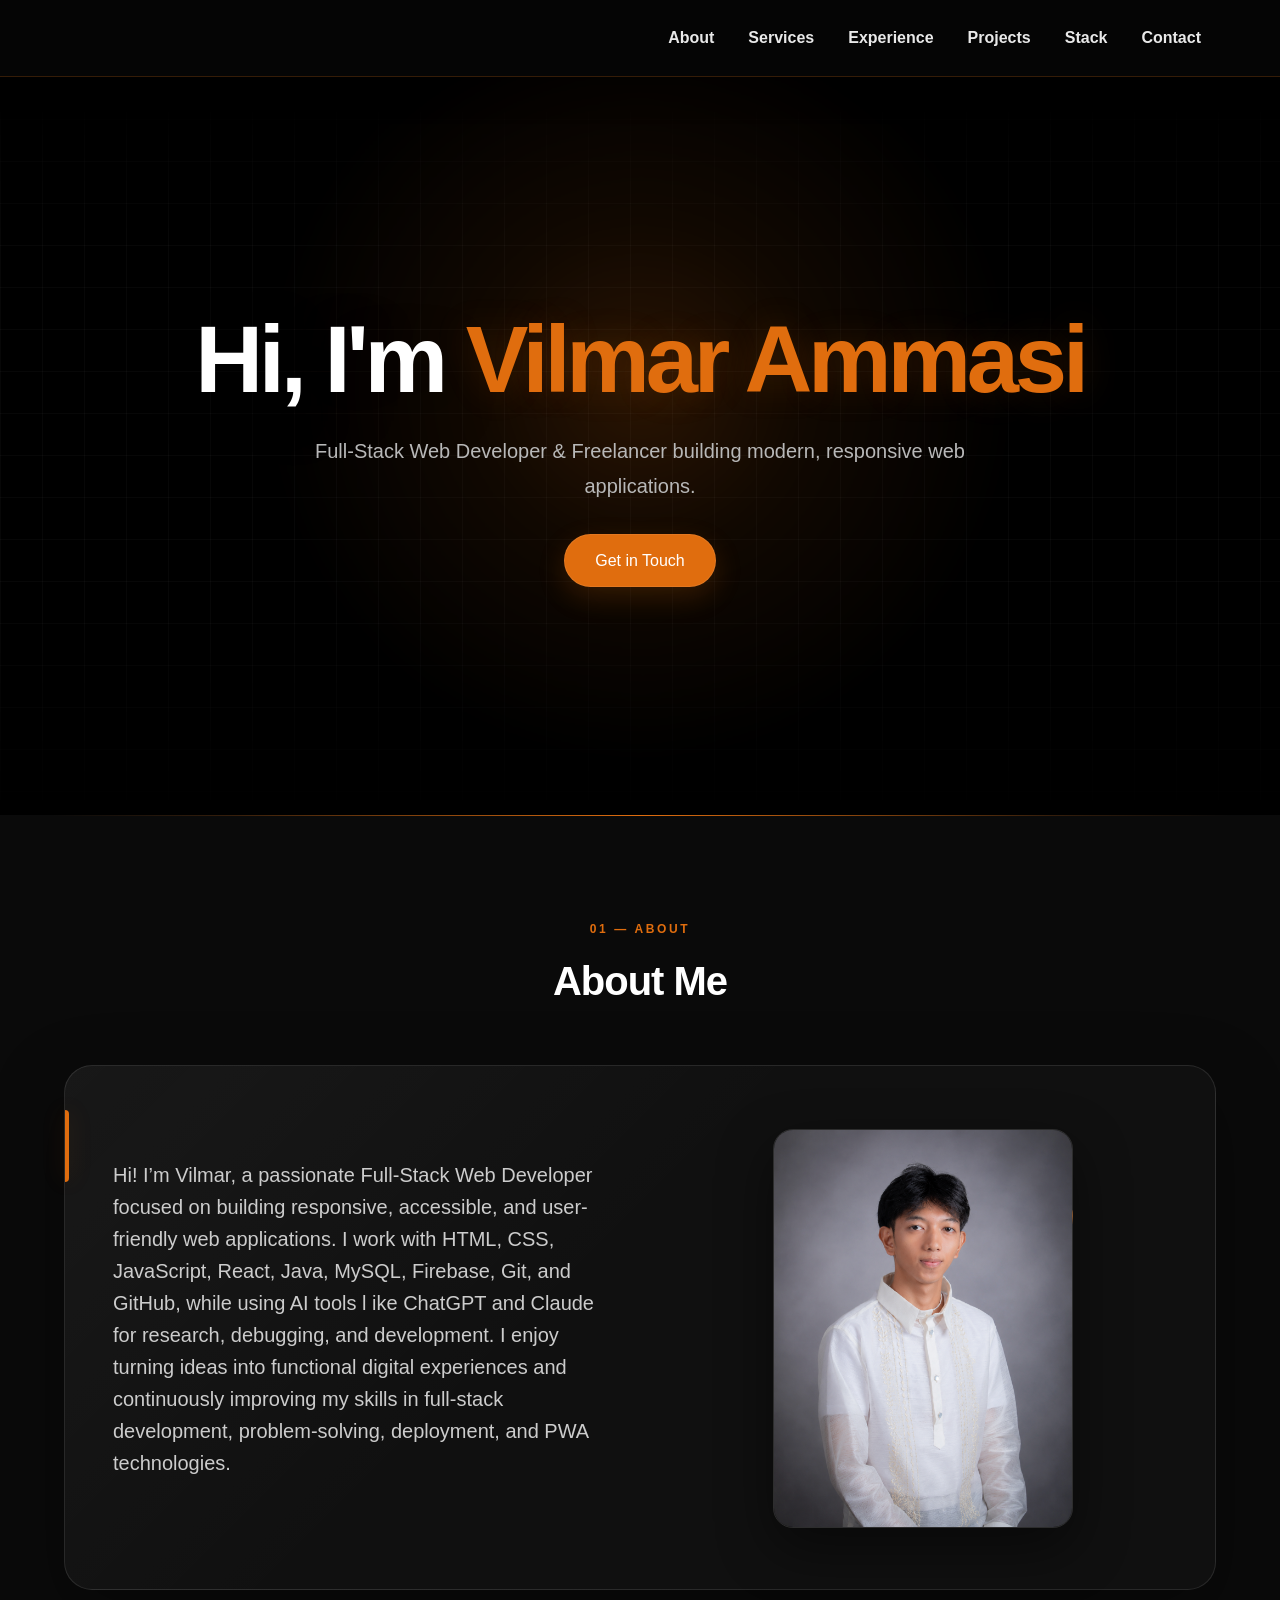
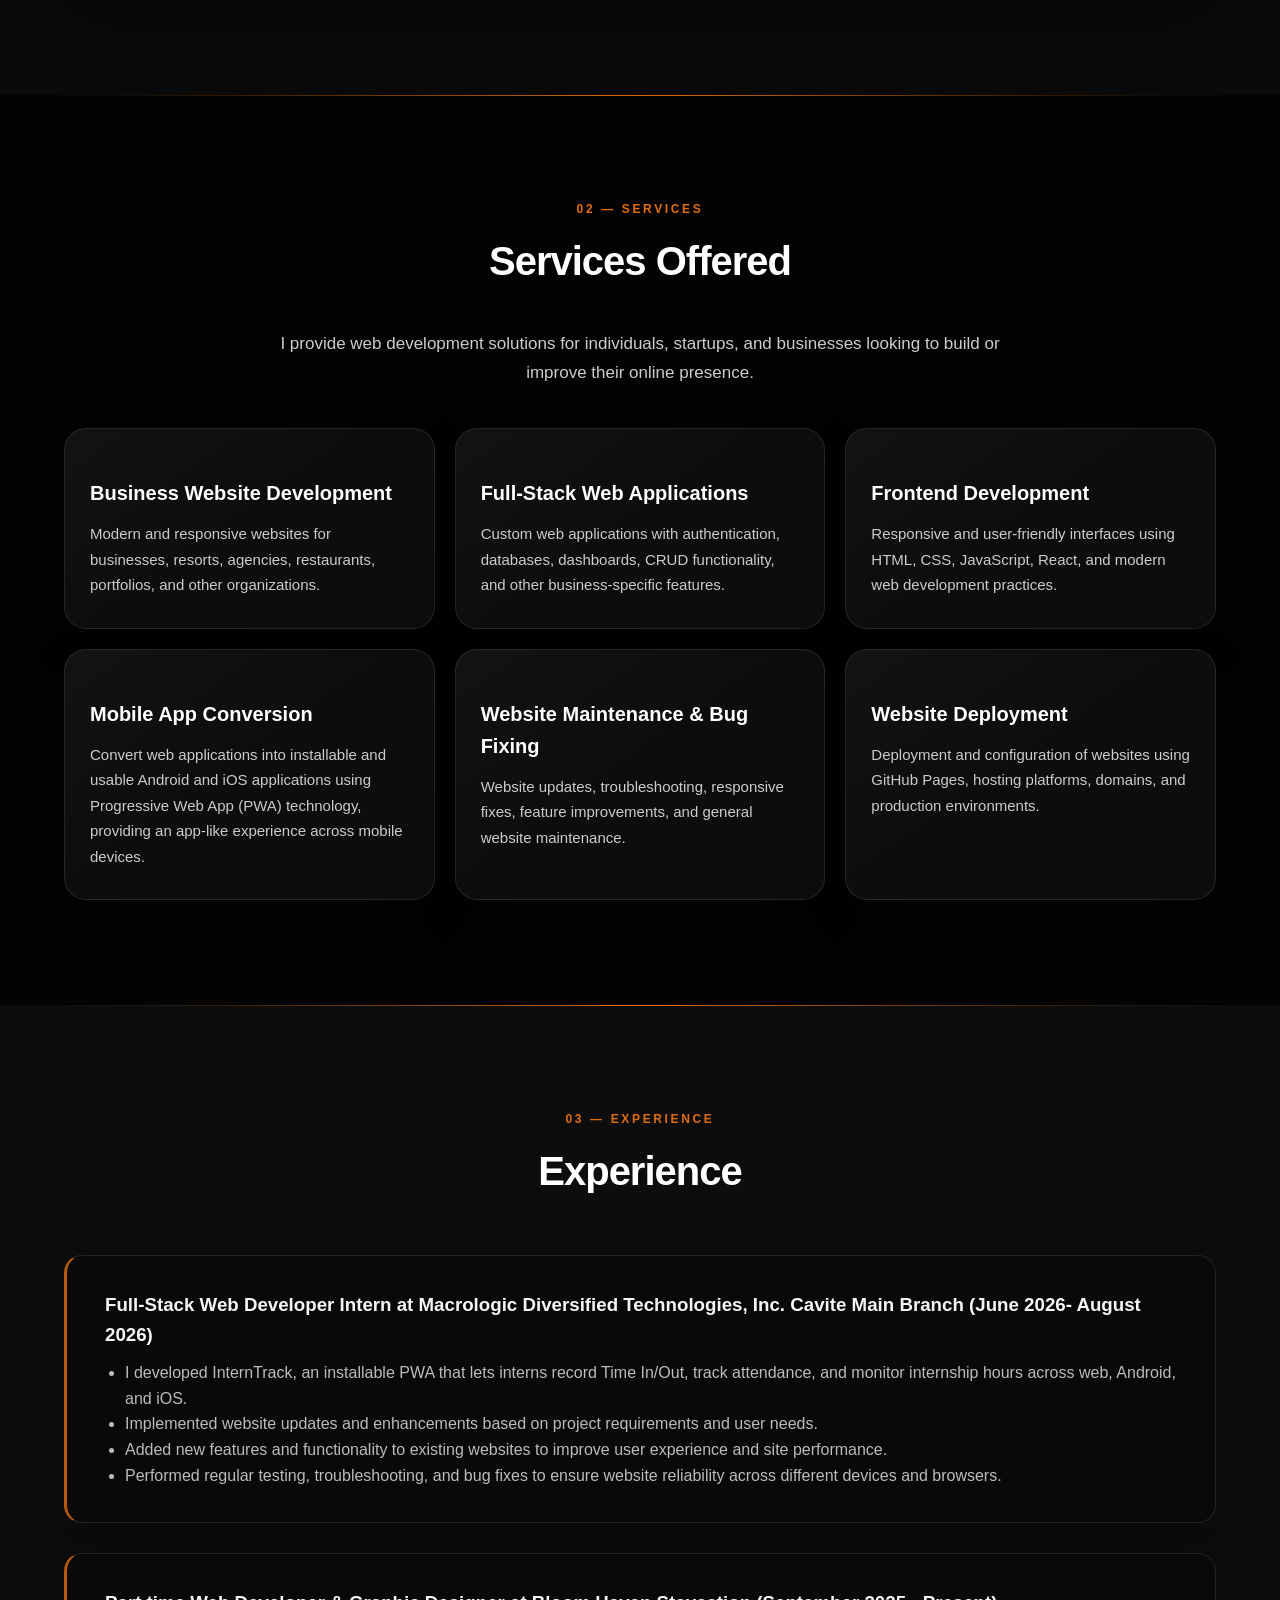
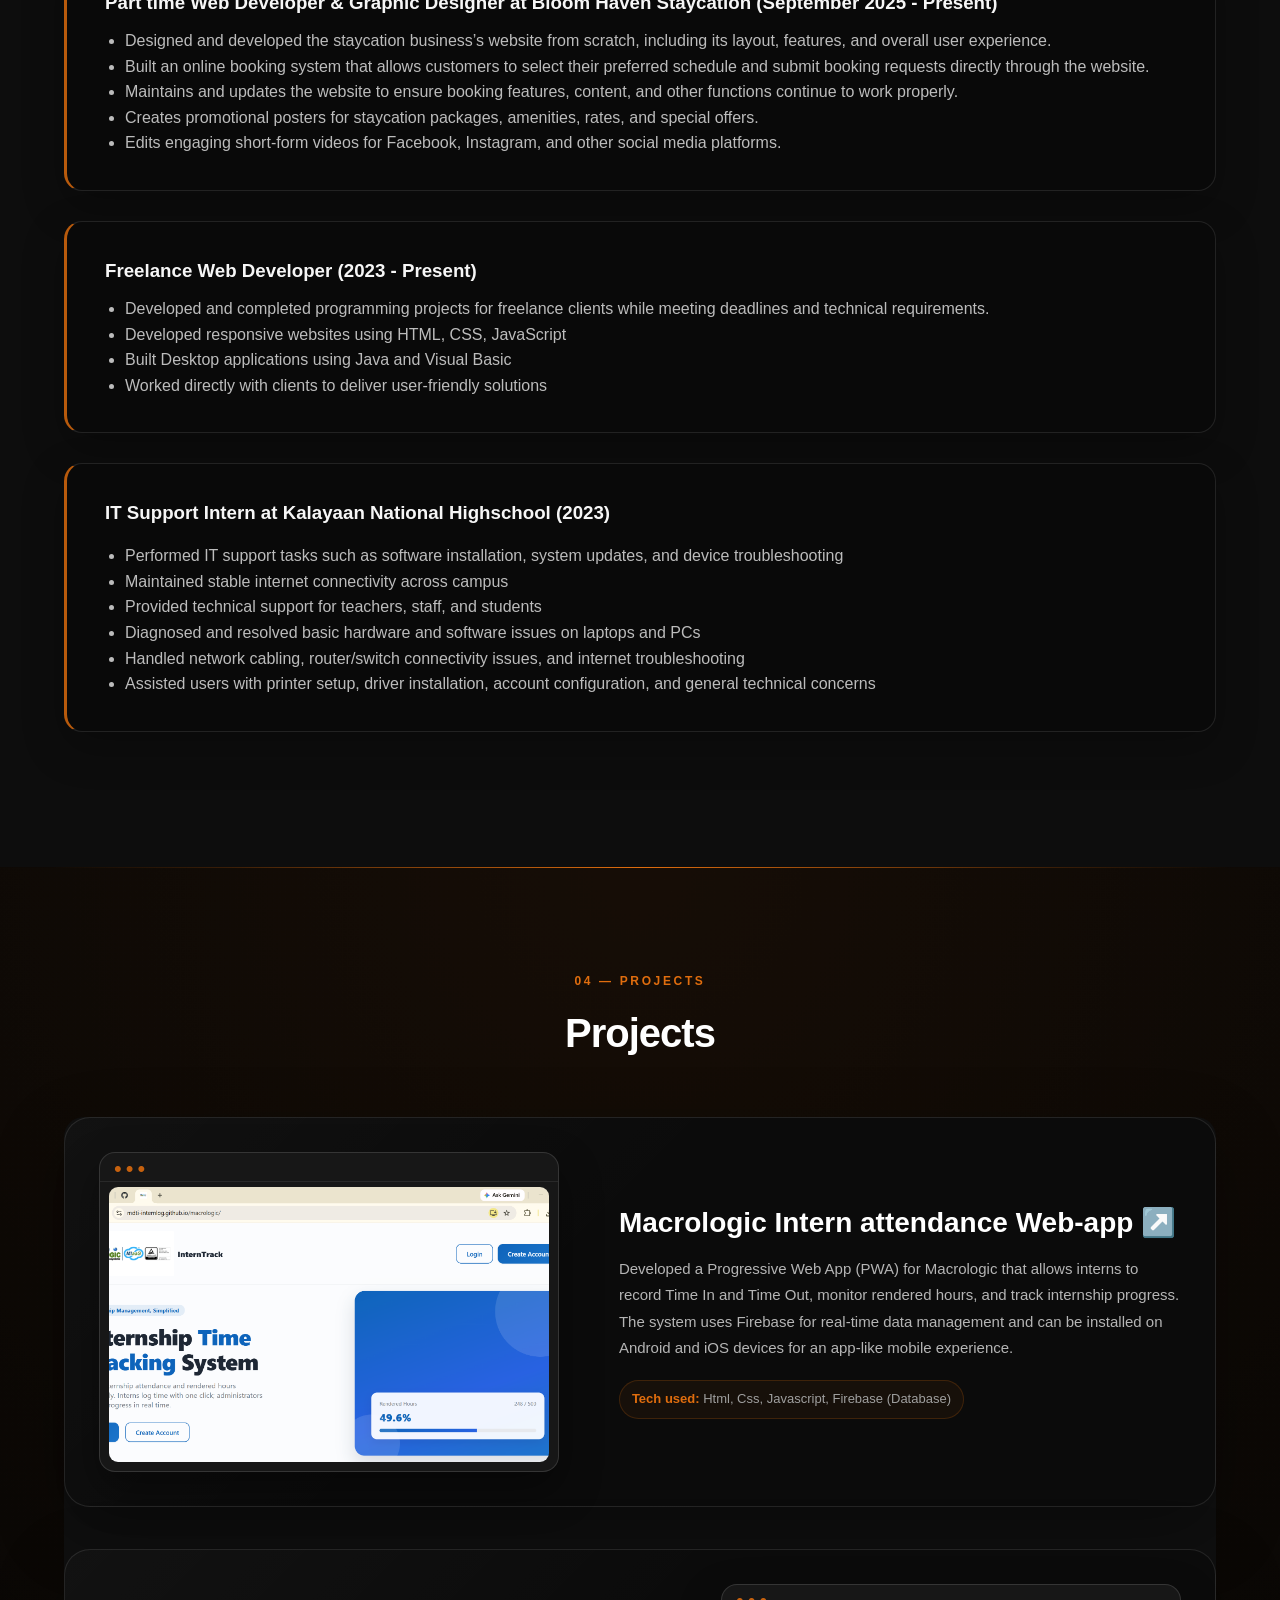
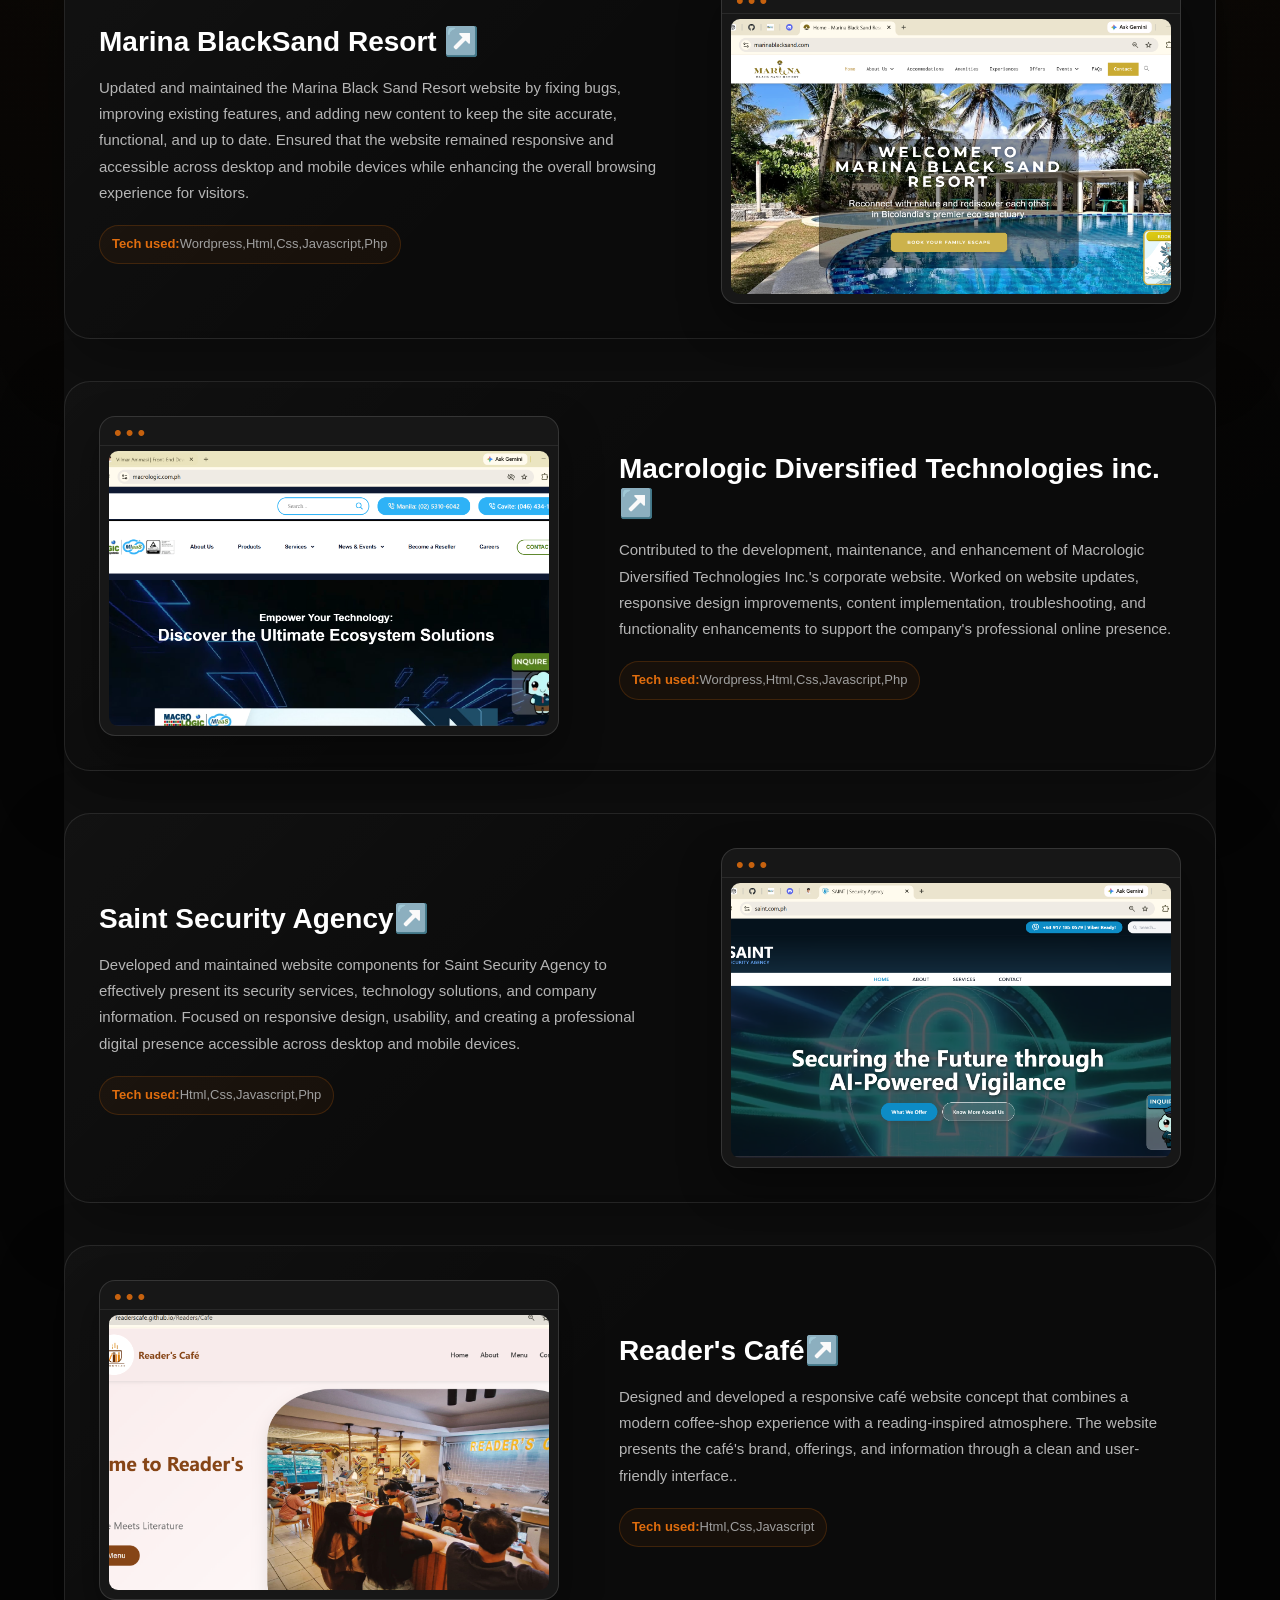
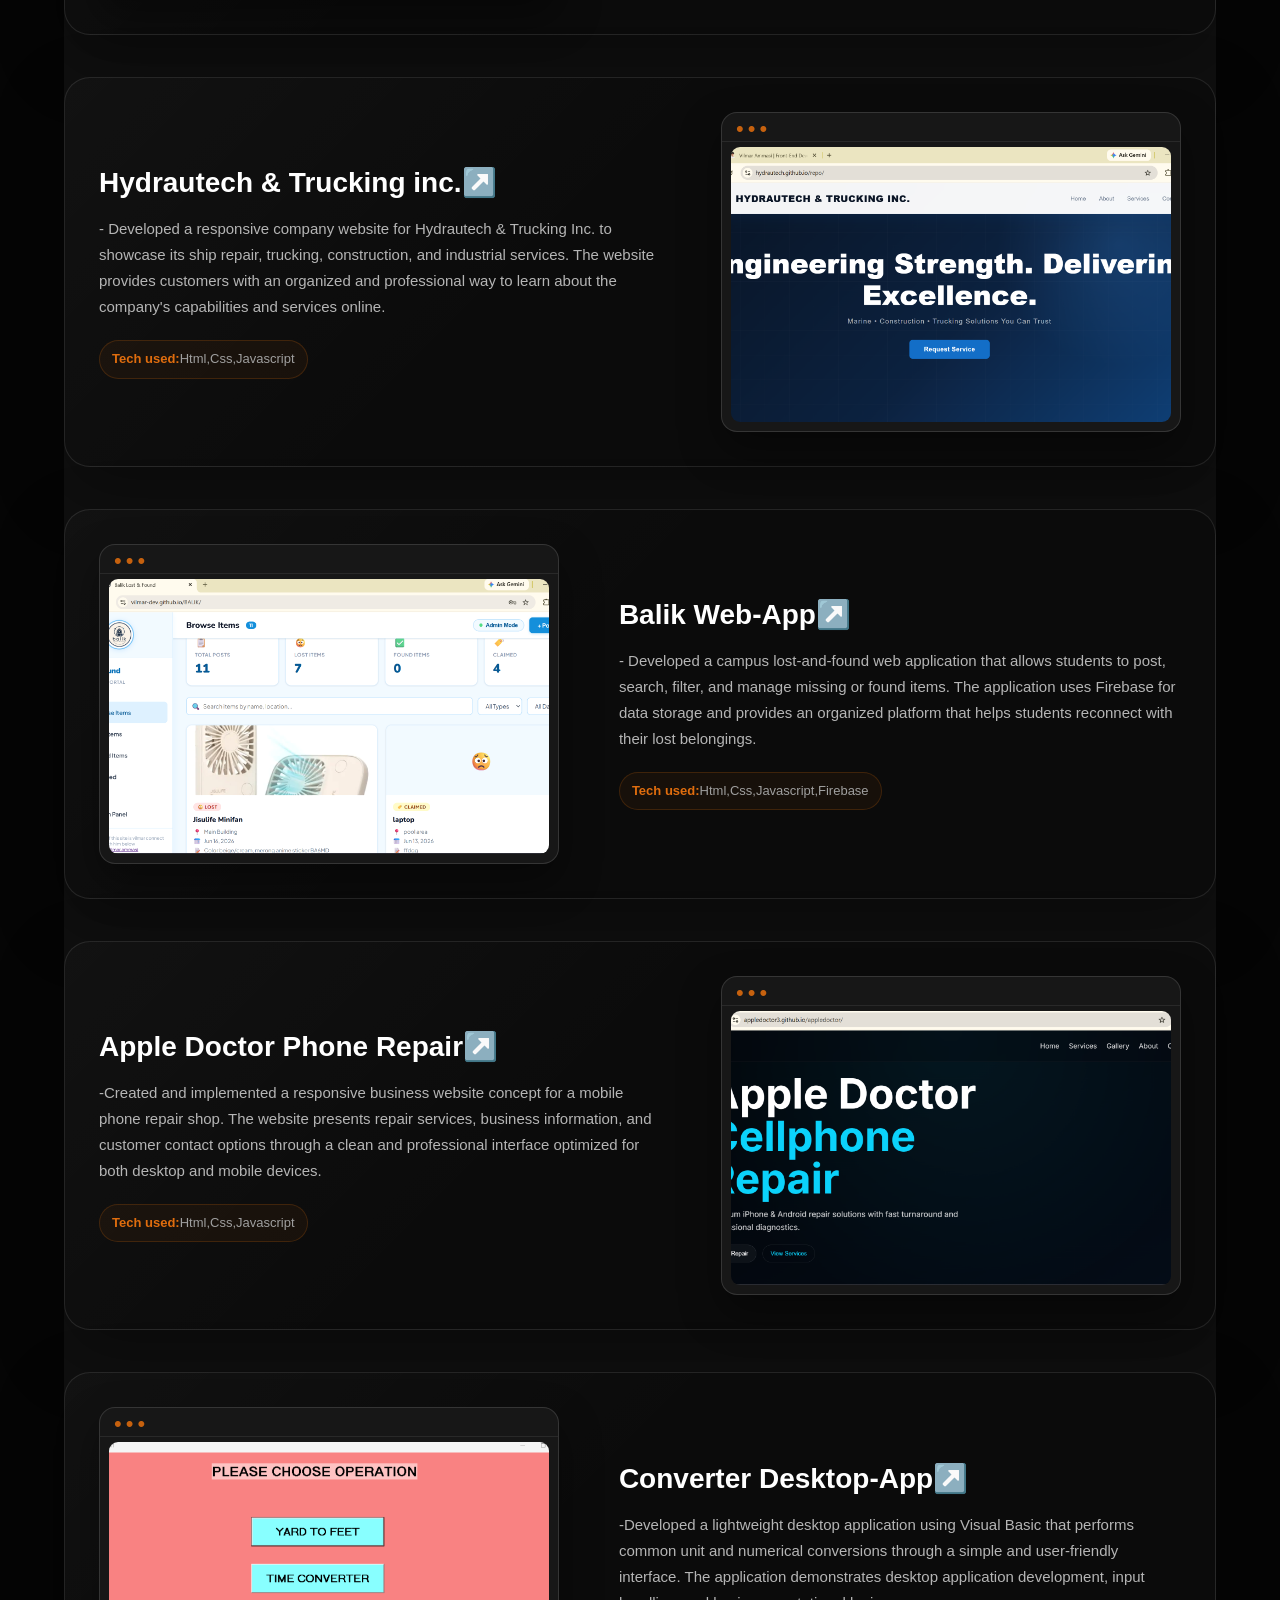
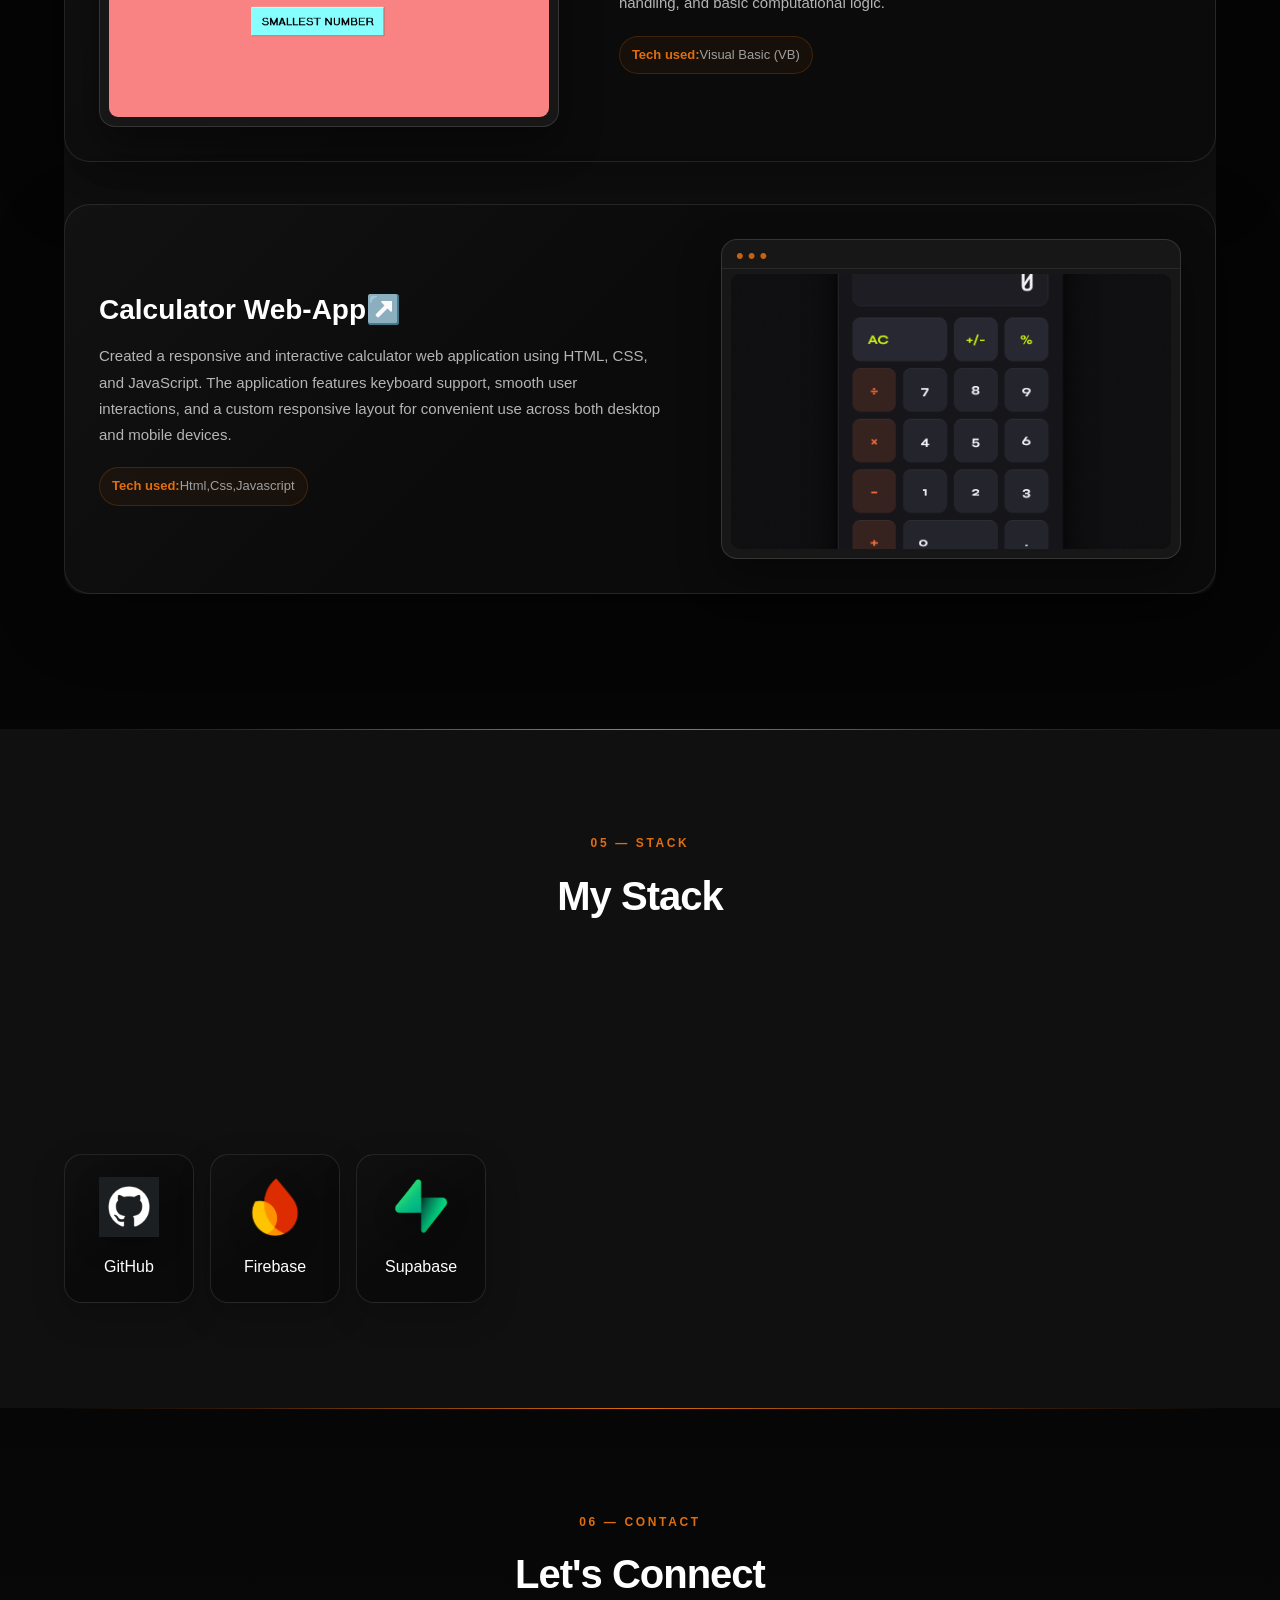
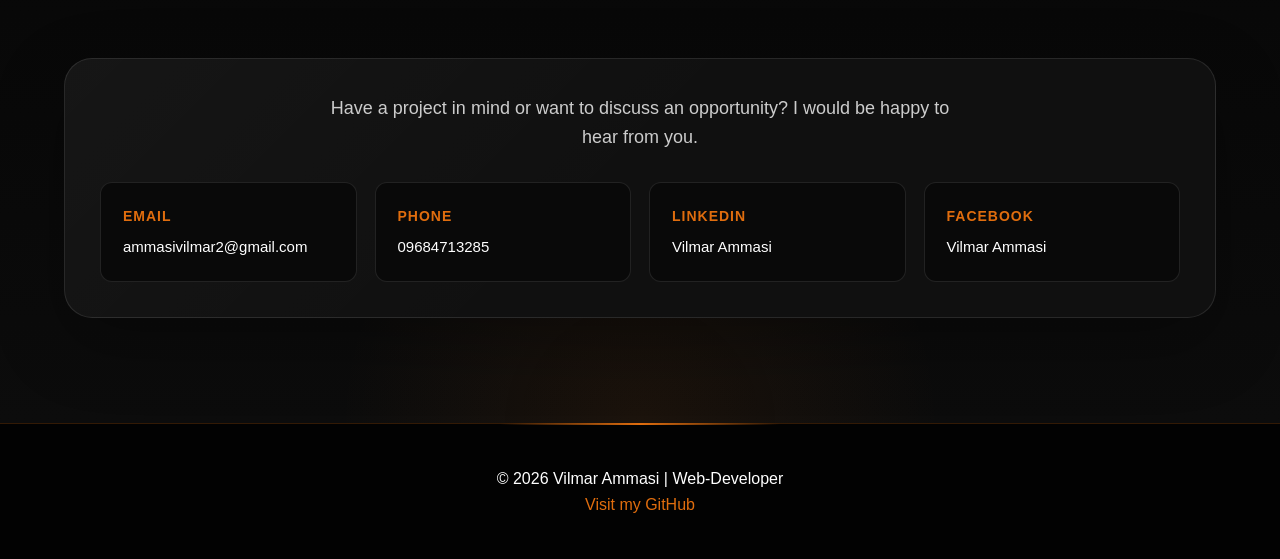
==== Portfolio-main/index.html @ 14dc3f1c "Initial commit" ====
<!DOCTYPE html>
<html lang="en">
<head>
  <meta charset="UTF-8">
  <meta name="viewport" content="width=device-width, initial-scale=1.0">
  <title>Vilmar Ammasi | Full-Stack Web Developer</title>
 <link rel="icon" type="image/png" href="img/favicon1.png"> 

  
  
  <link rel="stylesheet" href="landing.css">




</head>
<body>


<nav>
  <div class="container">
    <button class="menu-toggle" type="button" aria-expanded="false" aria-controls="primary-navigation" aria-label="Open navigation menu">
      <span></span>
      <span></span>
      <span></span>
    </button>

    <ul class="nav-links" id="primary-navigation">
      <li><a href="#about">About</a></li>
      <li> <a href="#services">Services</a></li>
      <li><a href="#experience">Experience</a></li>
      <li><a href="#projects">Projects</a></li>
      <li><a href="#stack">Stack</a></li>
      <li><a href="#contact">Contact</a></li>
    </ul>
  </div>
</nav>


<section class="hero">
  <div class="container">
    <h1>Hi, I'm <span>Vilmar Ammasi</span></h1>
    <p>
      Full-Stack Web Developer & Freelancer building modern,
      responsive web applications.
    </p>
     <a href="https://mail.google.com/mail/?view=cm&amp;fs=1&amp;to=ammasivilmar2@gmail.com"
       target="_blank"
       rel="noopener noreferrer"
       class="btn">
       Get in Touch
    </a>
  </div>
</section>

<!-- ABOUT -->
<section id="about">
  <div class="container">
    <h2 class="section-title">About Me</h2>

    <div class="about-content">
      <div>
        <p class="intro">
        Hi! I’m Vilmar, a passionate Full-Stack Web Developer focused on building responsive, accessible, and user-friendly 
          web applications. I work with HTML, CSS, JavaScript, React, Java, MySQL, Firebase, Git, and GitHub, while using AI tools l
          ike ChatGPT and Claude for research, debugging, and development. I enjoy turning ideas into functional digital experiences and 
          continuously improving my skills in full-stack development, problem-solving, deployment, and PWA technologies.

        </p>
        <p class="intro">
         <!-- I enjoy solving problems and turning ideas into interactive
          digital experiences. -->
        </p>
      </div>

      <div>
       <!--  <img src="img/obra.jpg" alt="Vilmar"> -->
        
         <img src="img/formalmaayos.png" alt="Vilmar"> 

        
      </div>
    </div>

  </div>  
</section>






<section id="services">
  <div class="container">
    <h2 class="section-title">Services Offered</h2>

    <p class="services-intro">
      I provide web development solutions for individuals, startups, and
      businesses looking to build or improve their online presence.
    </p>

    <div class="services-grid">

      <div class="service-card">
        <div class="service-icon"></div>
        <h3>Business Website Development</h3>
        <p>
          Modern and responsive websites for businesses, resorts, agencies,
          restaurants, portfolios, and other organizations.
        </p>
      </div>

      <div class="service-card">
        <div class="service-icon"></div>
        <h3>Full-Stack Web Applications</h3>
        <p>
          Custom web applications with authentication, databases, dashboards,
          CRUD functionality, and other business-specific features.
        </p>
      </div>

      <div class="service-card">
        <div class="service-icon">  </div>
        <h3>Frontend Development</h3>
        <p>
          Responsive and user-friendly interfaces using HTML, CSS,
          JavaScript, React, and modern web development practices.
        </p>
      </div>

      <div class="service-card">
        <div class="service-icon"></div>
        <h3>Mobile App Conversion</h3>
        <p>
          Convert web applications into installable and usable Android and iOS
           applications using Progressive Web App (PWA) technology, providing an app-like 
           experience across mobile devices.
        </p>
      </div>

      <div class="service-card">
        <div class="service-icon"></div>
        <h3>Website Maintenance & Bug Fixing</h3>
        <p>
          Website updates, troubleshooting, responsive fixes, feature
          improvements, and general website maintenance.
        </p>
      </div>

      <div class="service-card">
        <div class="service-icon"></div>
        <h3>Website Deployment</h3>
        <p>
          Deployment and configuration of websites using GitHub Pages,
          hosting platforms, domains, and production environments.
        </p>
      </div>

    </div>
  </div>
</section>


















  

<!-- EXPERIENCE -->
<section id="experience">
  <div class="container">
    <h2 class="section-title">Experience</h2>




     <div class="card">
      <h3> Full-Stack Web Developer Intern at Macrologic Diversified Technologies, Inc. Cavite Main Branch (June 2026- August 2026)</h3>
      <ul>
        <li>I developed InternTrack, an installable PWA that lets interns record Time In/Out, track attendance, and monitor internship hours across web, Android, and iOS.
</li>
        <li>Implemented website updates and enhancements based on project requirements and user needs.</li>
        <li>Added new features and functionality to existing websites to improve user experience and site performance.</li>
        <li>Performed regular testing, troubleshooting, and bug fixes to ensure website reliability across different devices and browsers.</li>
        
      </ul>
    </div>






     <div class="card">
      <h3>Part time Web Developer & Graphic Designer at Bloom Haven Staycation (September 2025 - Present)</h3>
      <ul>

        <li>Designed and developed the staycation business’s website from scratch, including its layout, features, and overall user experience. </li>
        <li> Built an online booking system that allows customers to select their preferred schedule and submit booking requests directly through the website.</li>
        <li>Maintains and updates the website to ensure booking features, content, and other functions continue to work properly.</li>
        <li> Creates promotional posters for staycation packages, amenities, rates, and special offers.</li>
        <li>Edits engaging short-form videos for Facebook, Instagram, and other social media platforms.</li>
      
      </ul>
    </div>

    

    <div class="card">
      <h3>Freelance Web Developer (2023 - Present)</h3>
      <ul>
        <li> Developed and completed programming projects  for 
          freelance clients while meeting deadlines and technical requirements.</li>
        <li>Developed responsive websites using HTML, CSS, JavaScript</li>
        <li>Built Desktop applications using Java and Visual Basic</li>
        <li>Worked directly with clients to deliver user-friendly solutions</li>
      </ul>
    </div>

    <div class="card">
      <h3>IT Support Intern at Kalayaan National Highschool (2023)</h3>
    <p class="project-description">   <ul>
        <li>Performed IT support tasks such as software installation, system updates, and device troubleshooting</li>
        <li>Maintained stable internet connectivity across campus</li>
        <li>Provided technical support for teachers, staff, and students</li>
        <li>Diagnosed and resolved basic hardware and software issues on laptops and PCs</li>
        <li>Handled network cabling, router/switch connectivity issues, and internet troubleshooting</li>
        <li>Assisted users with printer setup, driver installation, account configuration, and general technical concerns</li>
      
      </ul>
    </p>
    </div>



  </div>
</section>


<!-- PROJECTS -->
<section id="projects">
  <div class="container">
    <h2 class="section-title">Projects</h2>

    <div class="project">
      <ul>



        
  <li class="project-card-item">
    <div class="project-card">
      <a href="https://mdti-internlog.github.io/macrologic/index.html" target="_blank" class="project-image-link">
        <img src="img/macro.png" alt="Macrologic Project" class="project-thumbnail">
      </a>
      <div class="project-content">
        <h4> <a href="https://mdti-internlog.github.io/macrologic/index.html" target="_blank">Macrologic Intern attendance Web-app <span class="link-arrow">↗️</span> </a> </h4>     
        <p class="project-description">Developed a Progressive Web App (PWA) for Macrologic that allows interns to record Time In and Time Out, monitor 
          rendered hours, and track internship progress. The system uses Firebase for real-time data management and can be installed on Android and iOS 
          devices for an app-like mobile experience.</p>
        <p class="tech-used"><strong>Tech used:</strong> Html, Css, Javascript, Firebase (Database)</p>
      </div>
    </div>
  </li>




<br>
         
  <li class="project-card-item">
    <div class="project-card">
      <a href="https://www.marinablacksand.com/" target="_blank" class="project-image-link">
        <img src="img/marina.png" alt="Macrologic Project" class="project-thumbnail">
      </a>
      <div class="project-content">
        <h4> <a href="https://www.marinablacksand.com/" target="_blank">Marina BlackSand Resort <span class="link-arrow">↗️</span> </a> </h4>     
        <p class="project-description"> Updated and maintained the Marina Black Sand Resort website by fixing bugs, improving existing features, and 
          adding new content to keep the site accurate, functional, and up to date. Ensured that the website remained responsive and accessible across desktop 
          and mobile devices while enhancing the overall browsing experience for visitors.</p>
        <p class="tech-used"><strong>Tech used:</strong>Wordpress,Html,Css,Javascript,Php</p>
      </div>
    </div>
  </li>

<br>


 <li class="project-card-item">
    <div class="project-card">
      <a href="https://www.macrologic.com.ph" target="_blank" class="project-image-link">
        <img src="img/macrologic.png" alt="Macrologic Project" class="project-thumbnail">
      </a>
      <div class="project-content">
        <h4> <a href="https://www.macrologic.com.ph/" target="_blank">Macrologic Diversified Technologies inc.<span class="link-arrow">↗️</span> </a> </h4>     
        <p class="project-description"> Contributed to the development, maintenance, and enhancement of Macrologic 
          Diversified Technologies Inc.'s corporate website. Worked on website updates, responsive design improvements, 
          content implementation, troubleshooting, and functionality enhancements to support the company's professional online presence.</p>
        <p class="tech-used"><strong>Tech used:</strong>Wordpress,Html,Css,Javascript,Php</p>
      </div>
    </div>
  </li>

<br>





<li class="project-card-item">
    <div class="project-card">
       <a href="https://saint.com.ph/" target="_blank" class="project-image-link">
        <img src="img/saint.png" alt="Macrologic Project" class="project-thumbnail">
      </a>
      <div class="project-content">
        <h4> <a href="https://saint.com.ph/" target="_blank">Saint Security Agency<span class="link-arrow">↗️</span> </a> </h4>     
        <p class="project-description"> Developed and maintained website components for Saint Security Agency to effectively present 
          its security services, technology solutions, and company information. Focused on responsive design, usability, and creating a 
          professional digital presence accessible across desktop and mobile devices.</p>
        <p class="tech-used"><strong>Tech used:</strong>Html,Css,Javascript,Php</p>
      </div>
    </div>
  </li>

<br>




<li class="project-card-item">
    <div class="project-card">
       <a href="https://readerscafe.github.io/Readers/Cafe" target="_blank" class="project-image-link">
        <img src="img/readers.png" alt="Macrologic Project" class="project-thumbnail">
      </a>
      <div class="project-content">
        <h4> <a href="https://readerscafe.github.io/Readers/Cafe" target="_blank">Reader's Café<span class="link-arrow">↗️</span> </a> </h4>     
        <p class="project-description">Designed and developed a responsive café website concept that combines a modern coffee-shop experience 
          with a reading-inspired atmosphere. The website presents the café's brand, offerings, and information through 
          a clean and user-friendly interface..</p>
        <p class="tech-used"><strong>Tech used:</strong>Html,Css,Javascript</p>
      </div>
    </div>
  </li>

<br>











<li class="project-card-item">
    <div class="project-card">
     <a href="https://hydrautech.github.io/repo/" target="_blank" class="project-image-link">
        <img src="img/hydro.png" alt="Macrologic Project" class="project-thumbnail">
      </a>
      <div class="project-content">
        <h4> <a href="https://hydrautech.github.io/repo/" target="_blank">Hydrautech & Trucking inc.<span class="link-arrow">↗️</span> </a> </h4>     
        <p class="project-description"> - Developed a responsive company website for Hydrautech & Trucking Inc. to showcase its ship repair, trucking, construction, 
          and industrial services. The website provides customers with an organized and professional way to 
          learn about the company's capabilities and services online.
</p>
        <p class="tech-used"><strong>Tech used:</strong>Html,Css,Javascript</p>
      </div>
    </div>
  </li>




<br>



<li class="project-card-item">
    <div class="project-card">
<a href="https://vilmar-dev.github.io/BALIK/" target="_blank" class="project-image-link">        <img src="img/balik.png" alt="Macrologic Project" class="project-thumbnail">
      </a>
      <div class="project-content">
        <h4> <a href="https://vilmar-dev.github.io/BALIK/" target="_blank">Balik Web-App<span class="link-arrow">↗️</span> </a> </h4>     
        <p class="project-description"> - Developed a campus lost-and-found web application that allows 
          students to post, search, filter, and manage missing or found items. The application uses Firebase for data 
          storage and provides an organized platform that helps students reconnect with their lost belongings.
           
</p>
        <p class="tech-used"><strong>Tech used:</strong>Html,Css,Javascript,Firebase</p>
      </div>
    </div>
  </li>



         


      

        

        

        



        
<li class="project-card-item">
    <div class="project-card">
<a href="https://appledoctor3.github.io/appledoctor/" target="_blank" class="project-image-link">    
      <img src="img/apple.png" alt="Macrologic Project" class="project-thumbnail">
      </a>
      <div class="project-content">
        <h4> <a href="https://appledoctor3.github.io/appledoctor/" target="_blank">Apple Doctor Phone Repair<span class="link-arrow">↗️</span> </a> </h4>     
        <p class="project-description"> -Created and implemented a responsive business website concept for a mobile phone repair shop. 
          The website presents repair services, business information, and customer contact options through a clean and professional interface 
          optimized for both desktop and mobile devices.
</p>
        <p class="tech-used"><strong>Tech used:</strong>Html,Css,Javascript</p>
      </div>
    </div>
  </li>


        







  <li class="project-card-item">
    <div class="project-card">
<a href="img/Converter.exe" target="_blank" class="project-image-link">    
      <img src="img/Converter..png" alt="Macrologic Project" class="project-thumbnail">
      </a>
      <div class="project-content">
        <h4> <a href="img/Converter.exe" target="_blank">Converter Desktop-App<span class="link-arrow">↗️</span> </a> </h4>     
        <p class="project-description"> -Developed a lightweight desktop application using Visual Basic that performs 
          common unit and numerical conversions through a simple and user-friendly interface. The application demonstrates 
          desktop application development, input handling, and basic computational logic.<br>

</p>
        <p class="tech-used"><strong>Tech used:</strong>Visual Basic (VB)</p>
      </div>
    </div>
  </li>


         
      
      


<li class="project-card-item">
    <div class="project-card">
<a href="https://vilmar-dev.github.io/CALCULATOR-WEB-APP/" target="_blank" class="project-image-link">    
      <img src="img/calcu.png" alt="Macrologic Project" class="project-thumbnail">
      </a>
      <div class="project-content">
        <h4> <a href="https://vilmar-dev.github.io/CALCULATOR-WEB-APP/" target="_blank">Calculator Web-App<span class="link-arrow">↗️</span> </a> </h4>     
        <p class="project-description"> Created a responsive and interactive calculator web application using HTML, CSS, and JavaScript. 
          The application features keyboard support, smooth user interactions, and a custom responsive layout for convenient use across 
          both desktop and mobile devices.
</p>
        <p class="tech-used"><strong>Tech used:</strong>Html,Css,Javascript</p>
      </div>
    </div>
  </li>






         
  
        
     

      
        
      </ul>
    </div>
  </div>
</section>


<!-- STACK -->
<section id="stack">
  <div class="container">
    <h2 class="section-title">My Stack</h2>

    <div class="stack-grid">

      <div class="stack-item">
        <img src="img/html.PNG" alt="">
        <p>HTML</p>
      </div>

      <div class="stack-item">
        <img src="img/css.PNG" alt="">
        <p>CSS</p>
      </div>

      <div class="stack-item">
        <img src="img/javascript.PNG" alt="">
        <p>JavaScript</p>
      </div>

      <div class="stack-item">
        <img src="img/nextj.png" alt="">
        <p>Next.js</p>
      </div>

      <div class="stack-item">
        <img src="img/java.PNG" alt="">
        <p>Java</p>
      </div>

      <div class="stack-item">
        <img src="img/mysql.png" alt="">
        <p>MySQL</p>
      </div>




    <div class="stack-item">
        <img src="img/claude.png" alt="">
        <p>Claude</p>
      </div>

      
    <div class="stack-item">
        <img src="img/chatgpts.jpg" alt="">
        <p>Chatgpt</p>
      </div>

 <div class="stack-item">
        <img src="img/github.png" target="_blank" alt="">
        <p>GitHub</p>
      </div>


      <div class="stack-item">
        <img src="img/firebase.webp" alt="">
        <p>Firebase</p>
      </div>

      <div class="stack-item">
        <img src="img/supabaselogo.png" alt="">
        <p>Supabase</p>
      </div>


      

    </div>
  </div>
</section>

<!-- CONTACT -->
<section id="contact">
  <div class="container">
    <h2 class="section-title">Let's Connect</h2>
    <div class="contact-content">
      <p class="contact-intro">Have a project in mind or want to discuss an opportunity? I would be happy to hear from you.</p>

      <div class="contact-grid">
        <a class="contact-item" href="https://mail.google.com/mail/?view=cm&amp;fs=1&amp;to=ammasivilmar2@gmail.com" target="_blank" rel="noopener noreferrer">
          <span class="contact-label">Email</span>
          <span class="contact-value">ammasivilmar2@gmail.com</span>
        </a>

        <a class="contact-item" href="tel:09684713285">
          <span class="contact-label">Phone</span>
          <span class="contact-value">09684713285</span>
        </a>

        <a class="contact-item" href="https://www.linkedin.com/in/vilmar-ammasi-b28442345?utm_source=share_via&utm_content=profile&utm_medium=member_android" target="_blank" rel="noopener noreferrer">
          <span class="contact-label">LinkedIn</span>
          <span class="contact-value">Vilmar Ammasi</span>
        </a>

        <a class="contact-item" href="https://www.facebook.com/share/1D6U6CLig3/" target="_blank" rel="noopener noreferrer">
          <span class="contact-label">Facebook</span>
          <span class="contact-value">Vilmar Ammasi</span>
        </a>
      </div>
    </div>
  </div>
</section>

<footer>
  <p>© 2026 Vilmar Ammasi | Web-Developer</p>
<a href="https://github.com/vilmar-dev" target="_blank">Visit my GitHub</a></footer>


  <script>
    

const observer = new IntersectionObserver((entries) => {
  entries.forEach((entry) => {
    if(entry.isIntersecting){
      entry.target.classList.add("show");
    }
  });
});

const hiddenElements = document.querySelectorAll(
  ".card, .project, .stack-item, .about-content"
);

hiddenElements.forEach((el) => observer.observe(el));



document.querySelectorAll('a[href^="#"]').forEach(anchor => {
  anchor.addEventListener("click", function(e) {
    e.preventDefault();

    document.querySelector(this.getAttribute("href"))
      .scrollIntoView({
        behavior: "smooth"
      });
  });
});

const menuToggle = document.querySelector(".menu-toggle");
const navLinks = document.querySelector(".nav-links");
const menuBars = menuToggle.querySelectorAll("span");

function setMenuIcon(isOpen) {
  menuBars.forEach(bar => {
    bar.style.display = isOpen ? "none" : "block";
  });
  menuBars[0].style.transform = isOpen ? "translateY(7px) rotate(45deg)" : "none";
  menuBars[0].style.setProperty("opacity", isOpen ? "0" : "1", "important");
  menuBars[1].style.setProperty("opacity", isOpen ? "0" : "1", "important");
  menuBars[2].style.transform = isOpen ? "translateY(-7px) rotate(-45deg)" : "none";
  menuBars[2].style.setProperty("opacity", isOpen ? "0" : "1", "important");
}

menuToggle.addEventListener("click", () => {
  const isOpen = navLinks.classList.toggle("open");
  menuToggle.setAttribute("aria-expanded", isOpen);
  menuToggle.setAttribute("aria-label", isOpen ? "Close navigation menu" : "Open navigation menu");
  setMenuIcon(isOpen);
});

navLinks.querySelectorAll("a").forEach(link => {
  link.addEventListener("click", () => {
    navLinks.classList.remove("open");
    menuToggle.setAttribute("aria-expanded", "false");
    menuToggle.setAttribute("aria-label", "Open navigation menu");
    setMenuIcon(false);
  });
});

document.addEventListener("click", event => {
  if (!event.target.closest("nav") && navLinks.classList.contains("open")) {
    navLinks.classList.remove("open");
    menuToggle.setAttribute("aria-expanded", "false");
    menuToggle.setAttribute("aria-label", "Open navigation menu");
    setMenuIcon(false);
  }
});

  </script>
</body>
</html>
---- Portfolio-main/landing.css ----
/* RESET */


.arrow-button {
    display: inline-flex;
    align-items: center;
    justify-content: center;
    width: 45px;
    height: 45px;
    background: white;
    color: orange;
    border-radius: 50%;
    font-size: 30px;
    text-decoration: none;
}






* {
  margin: 0;
  padding: 0;
  box-sizing: border-box;
}

html,
body {
  width: 100%;
  max-width: 100%;
  overflow-x: hidden;
}

/* GLOBAL */
body {
  font-family: Arial, Helvetica, sans-serif;
  background: #000;
  color: #fff;
  line-height: 1.6;
}

.container {
  width: min(90%, 1200px);
  max-width: 1200px;
  margin: auto;
}

/* NAVIGATION */
nav {
  position: sticky;
  top: 0;
  z-index: 10;
  background: rgb(224,109,14);
  padding: 16px 0;
  box-shadow: 0 4px 14px rgba(0, 0, 0, 0.25);
}

nav .container {
  display: flex;
  align-items: center;
  justify-content: flex-end;
}

.logo {
  font-size: 24px;
}

.nav-links {
  list-style: none;
  display: flex;
  align-items: center;
  gap: 8px;
}

.nav-links a {
  display: block;
  padding: 8px 14px;
  text-decoration: none;
  color: white;
  font-weight: bold;
  border-radius: 6px;
  transition: background 0.2s ease, color 0.2s ease;
  font-size: 16px;
}

/* .nav-links a:hover {
  color: black;
  font-size: 25px;
  transition: 0.5s;
} */

.nav-links a:hover {
  color: #000;
  background: rgba(255, 255, 255, 0.22);
}

.menu-toggle {
  display: none;
  position: relative;
  width: 44px;
  height: 40px;
  padding: 8px;
  border: 1px solid rgba(255, 255, 255, 0.6);
  border-radius: 6px;
  background: transparent;
  cursor: pointer;
}

.menu-toggle span {
  display: block;
  width: 24px;
  height: 2px;
  margin: 5px auto;
  background: #fff;
  transition: transform 0.2s ease, opacity 0.2s ease;
}

button.menu-toggle[aria-expanded="true"] > span:nth-child(1) {
  opacity: 0;
}

button.menu-toggle[aria-expanded="true"] > span:nth-child(2) {
  opacity: 0;
}

button.menu-toggle[aria-expanded="true"] > span:nth-child(3) {
  opacity: 0;
}

button.menu-toggle[aria-expanded="true"]::before {
  content: "X";
  position: absolute;
  inset: 0;
  display: grid;
  place-items: center;
  color: #fff;
  font-size: 30px;
  line-height: 1;
}

.hero {
  text-align: center;
  padding: 100px 20px;
}

.hero h1 {
  font-size: clamp(40px, 8vw, 80px);
}

.hero span {
  color: rgb(224,109,14);
}

.hero p {
  margin: 20px 0;
  font-size: clamp(16px, 3vw, 20px);
}

.btn {
  display: inline-block;
  padding: 12px 30px;
  background: rgb(224,109,14);
  color: white;
  text-decoration: none;
  border-radius: 50px;
  transition: 0.3s;
}

.btn:hover {
  background: rgb(255,140,0);
}

/* SECTIONS */
section {
  padding: clamp(56px, 8vw, 80px) 0;
}

.section-title {
  text-align: center;
  margin-bottom: 40px;
  font-size: clamp(28px, 5vw, 40px);
  color: rgb(224,109,14);
}


/* =============================================
   SECTION SEPARATION - BLACK / ORANGE THEME
   ============================================= */

/* Each section keeps the same brand palette but uses a
   different dark shade so the page no longer looks flat. */
.hero,
#about,
#services,
#experience,
#projects,
#stack,
#contact {
  position: relative;
  isolation: isolate;
}

.hero {
  background:
    radial-gradient(circle at 50% 0%, rgba(224,109,14,0.10), transparent 38%),
    #000;
}

#about {
  background: #0b0b0b;
}

#services {
  background: #050505;
}

#experience {
  background: #101010;
}

#projects {
  background:
    radial-gradient(circle at 50% 0%, rgba(224,109,14,0.07), transparent 32%),
    #070707;
}

#stack {
  background: #111;
}

#contact {
  background:
    linear-gradient(180deg, #070707 0%, #0d0d0d 100%);
}

/* Strong but elegant boundary between major sections. */
#about::before,
#services::before,
#experience::before,
#projects::before,
#stack::before,
#contact::before {
  content: "";
  position: absolute;
  top: 0;
  left: 50%;
  width: min(92%, 1200px);
  height: 1px;
  transform: translateX(-50%);
  background: linear-gradient(
    90deg,
    transparent,
    rgba(224,109,14,0.20) 15%,
    rgb(224,109,14) 50%,
    rgba(224,109,14,0.20) 85%,
    transparent
  );
}

/* Small orange marker above each section heading. */
#about .section-title::before,
#services .section-title::before,
#experience .section-title::before,
#projects .section-title::before,
#stack .section-title::before,
#contact .section-title::before {
  content: "";
  display: block;
  width: 42px;
  height: 4px;
  margin: 0 auto 15px;
  border-radius: 999px;
  background: rgb(224,109,14);
  box-shadow: 0 0 16px rgba(224,109,14,0.28);
}

/* Give every major section more visual breathing room. */
#about,
#services,
#experience,
#projects,
#stack,
#contact {
  padding-top: clamp(72px, 9vw, 105px);
  padding-bottom: clamp(72px, 9vw, 105px);
}

/* Prevent the sticky navbar from covering section headings. */
#about,
#services,
#experience,
#projects,
#stack,
#contact {
  scroll-margin-top: 78px;
}

/* ABOUT */
.about-content {
  display: grid;
  grid-template-columns: 1fr 1fr;
  min-width: 0;
  gap: 40px;
  align-items: center;
  border: 2px solid rgb(224,109,14);
  border-radius: 10px;
  margin: 0;
  padding: 20px;
    color: #ccc;
  font-size: 17px;
}
.intro {
  margin: 0 0 16px;
  font-size: clamp(16px, 2vw, 20px);
}

.about-content img {
  display: block;
  width: min(100%, 280px);
  border-radius: 20px;
  margin: 15px auto 13px;

}

.about-content img:hover {
 /* content: url(img/shy.png); */

  content: url(img/formalwacky.png); 
  
  cursor: pointer;
  transition: 0.5s;
  }

/* EXPERIENCE */
.card {
  background: #111;
  padding: 30px;
  border-radius: 20px;
  margin-bottom: 30px;
  border: 2px solid rgb(224,109,14);
}

.card h3 {
  margin-bottom: 10px;
}

.card ul {
  padding-left: 20px;
  
}



.project {
  max-width: 100%;
  overflow: hidden;
  background: #111;
  padding: 30px;
  border-radius: 20px;
  margin-bottom: 30px;
  border: 2px solid rgb(224,109,14);
  color: #ccc;
  font-size: 17px;
}

.project h3 {
  margin-bottom: 10px;
}

.project ul {
  padding-left: 0;
}



.project a {
  color: white;          
  text-decoration: none; 
}

.project a:hover {
  color: rgb(224,109,14); 
  transition: 0.5s;
}




/* STACK */
.stack-grid {
  display: grid;
  grid-template-columns: repeat(auto-fit, minmax(120px, 1fr));
  gap: 30px;
  text-align: center;
}

.stack-item {
  background: #111;
  padding: 20px;
  border-radius: 20px;
  border: 2px solid rgb(224,109,14);
  transition: 0.3s;
}

.stack-item:hover {
  transform: translateY(-5px);
}

.stack-item img {
  width: 60px;
  margin-bottom: 10px;
}

/* CONTACT */
.contact-content {
  background: #111;
  padding: 35px;
  border: 2px solid rgb(224,109,14);
  border-radius: 20px;
}

.contact-intro {
  max-width: 650px;
  margin: 0 auto 30px;
  color: #ccc;
  text-align: center;
  font-size: 18px;
}

.contact-grid {
  display: grid;
  grid-template-columns: repeat(auto-fit, minmax(210px, 1fr));
  gap: 18px;
}

.contact-item {
  display: flex;
  flex-direction: column;
  gap: 8px;
  min-width: 0;
  padding: 22px;
  background: #0a0a0a;
  border: 1px solid #3a3a3a;
  border-radius: 12px;
  color: white;
  text-decoration: none;
  transition: 0.3s;
}

.contact-item:hover {
  border-color: rgb(224,109,14);
  transform: translateY(-4px);
}

.contact-label {
  color: rgb(224,109,14);
  font-size: 14px;
  font-weight: bold;
  text-transform: uppercase;
  letter-spacing: 1px;
}

#contact .section-title,
#contact .contact-label {
  color: #fff;
}

.contact-value {
  overflow-wrap: anywhere;
  color: #fff;
  font-size: 15px;
}

/* PROJECT CARD LAYOUT */
.project-card-item {
  max-width: 100%;
  list-style: none;
}

.project-card {
  width: 100%;
  min-width: 0;
  display: flex;
  flex-wrap: wrap;
  gap: 30px;
  align-items: flex-start;
  background: #0a0a0a;
  padding: 25px;
  border-radius: 15px;
  border: 2px solid #3a3a3a;
  box-shadow: 0 4px 12px rgba(0,0,0,0.5);
  transition: all 0.3s ease;
}

.project-card:hover {
  border-color: rgb(224,109,14);
  box-shadow: 0 6px 20px rgba(224,109,14, 0.2);
}

.project-image-link {
  display: inline-block;
  width: 280px;
  flex: 0 1 280px;
  text-decoration: none;
}

.project-thumbnail {
  display: block;
  width: 100%;
  height: auto;
  aspect-ratio: 1.4;
  object-fit: cover;
  border-radius: 12px;
  border: 2px solid #4a4a4a;
  box-shadow: 0 4px 12px rgba(0,0,0,0.4);
  transition: all 0.4s ease;
  cursor: pointer;
}

.project-thumbnail:hover {
  transform: scale(1.05);
  box-shadow: 0 8px 20px rgba(224,109,14, 0.3);
  border-color: rgb(224,109,14);
}

.project-content {
  min-width: 0;
  flex: 1;
}

.project-content img,
.project-content video,
.project-content iframe {
  max-width: 100%;
}

.project-content h4 {
  margin-bottom: 15px;
  color: #fff;
  font-size: 18px;
}

.project-content h4 a {
  color: #fff;
  text-decoration: none;
  transition: color 0.3s;
}

.project-content h4 a:hover {
  color: rgb(224,109,14);
}

.project-description {
  margin-bottom: 15px;
  color: #ccc;
  font-size: 15px;
  line-height: 1.6;
}

.tech-used {
  color: #aaa;
  font-size: 13px;
}

.tech-used strong {
  color: rgb(224,109,14);
}

/* FOOTER */
footer {
  text-align: center;
  padding: 30px;
  background: #111;
  margin-top: 50px;
}

/* MOBILE */
@media (max-width: 768px) {

  nav .container {
    position: relative;
    width: calc(100% - 32px);
  }

  .menu-toggle {
    display: block;
    position: absolute;
    top: 0;
    right: 8px;
  }

  .nav-links {
    display: none;
    flex-direction: column;
    align-items: stretch;
    gap: 4px;
    width: 100%;
    padding-top: 56px;
  }

  .nav-links.open {
    display: flex;
  }

  .nav-links a {
    padding: 11px 14px;
    text-align: center;
    background: rgba(0, 0, 0, 0.12);
  }

  .about-content {
    grid-template-columns: 1fr;
  }

  .project-card {
    flex-direction: column;
    gap: 12px;
    padding: 18px;
  }

  .project-image-link {
    width: 100%;
    flex: 0 0 auto;
  }

  .contact-content {
    padding: 25px 18px;
  }

  .contact-intro {
    font-size: 16px;
  }

}

@media (max-width: 480px) {
  .container {
    width: min(92%, 1200px);
  }

  .hero {
    padding: 72px 12px;
  }

  .hero h1 {
    font-size: clamp(34px, 11vw, 52px);
  }

  .stack-grid,
  .contact-grid {
    grid-template-columns: 1fr 1fr;
    gap: 12px;
  }

  .stack-item {
    padding: 16px 10px;
  }

  .stack-item img {
    max-width: 52px;
  }

  .contact-item {
    padding: 16px 12px;
  }

  footer {
    padding: 24px 12px;
  }
}







/*added css */



/* SCROLL ANIMATION */
.card,
.project,
.stack-item,
.about-content {
  opacity: 0;
  transform: translateY(60px);
  transition: all 1s ease;
}

.show {
  opacity: 1;
  transform: translateY(0);
}


/* HERO ANIMATION */
.hero h1 {
  animation: slideDown 1s ease;
}

.hero p {
  animation: fadeIn 2s ease;
}

.btn {
  animation: fadeIn 3s ease;
}


/* FLOATING IMAGE */
 /*.about-content img {
  animation: float 1s ease-out;
} */


/* STACK HOVER */
.stack-item:hover {
  transform: translateY(-6px);
  box-shadow: 0 0 20px rgb(224,109,14);
}


/* PROJECT CARD HOVER */
.card:hover,
.project:hover {
  transform: translateY(-4px);
  transition: 0.4s;
  box-shadow: 0 0 20px rgba(224,109,14,0.5);
}


/* KEYFRAMES */
@keyframes slideDown {
  from {
    opacity: 0;
    transform: translateY(-80px);
  }

  to {
    opacity: 1;
    transform: translateY(0);
  }
}

@keyframes fadeIn {
  from {
    opacity: 0;
  }

  to {
    opacity: 1;
  }
}

/* MAKE IMAGE VISIBLE BY DEFAULT */
.about-content {
  opacity: 1 !important;
  transform: translateY(0) !important;
}

@keyframes float {
  0% {
    transform: translateY(0px);
  }

  50% {
    transform: translateY(-15px);
  }

  100% {
    transform: translateY(0px);
  }
}







.link-arrow {
  display: inline-block;
  animation: arrowMove 1s ease-in-out infinite;
}

@keyframes arrowMove {
  0%, 100% {
    transform: translate(0, 0);
  }

  50% {
    transform: translate(4px, -4px);
  }
}









.move-down {
  display: inline-block;
  animation: moveUpDown 1s ease-in-out infinite;
}

@keyframes moveUpDown {
  0%, 100% {
    transform: translateY(3px);
  }

  50% {
    transform: translateY(-3px);
  }
}



















/*css added */


/* SERVICES */
.services-intro {
  max-width: 750px;
  margin: -15px auto 40px;
  text-align: center;
  color: #ccc;
  font-size: 17px;
  line-height: 1.7;
}

.services-grid {
  display: grid;
  grid-template-columns: repeat(3, 1fr);
  gap: 25px;
}

.service-card {
  background: #111;
  border: 2px solid #3a3a3a;
  border-radius: 20px;
  padding: 30px 25px;
  text-align: center;
  transition: transform 0.3s ease,
              border-color 0.3s ease,
              box-shadow 0.3s ease;
}

.service-card:hover {
  transform: translateY(-7px);
  border-color: rgb(224, 109, 14);
  box-shadow: 0 8px 25px rgba(224, 109, 14, 0.25);
}

.service-icon {
  font-size: 42px;
  margin-bottom: 18px;
}

.service-card h3 {
  color: rgb(224, 109, 14);
  margin-bottom: 12px;
  font-size: 20px;
}

.service-card p {
  color: #ccc;
  font-size: 15px;
  line-height: 1.7;
}


/* TABLET */
@media (max-width: 900px) {
  .services-grid {
    grid-template-columns: repeat(2, 1fr);
  }
}


/* MOBILE */
@media (max-width: 600px) {
  .services-grid {
    grid-template-columns: 1fr;
  }

  .service-card {
    padding: 25px 20px;
  }

  .services-intro {
    font-size: 16px;
  }
}


/* =============================================
   SECTION-SPECIFIC CARD CONTRAST
   ============================================= */
#about .about-content {
  background: #101010;
}

#services .service-card {
  background: #111;
}

#experience .card {
  background: #080808;
}

#projects .project {
  background: #101010;
}

#projects .project-card {
  background: #080808;
}

#stack .stack-item {
  background: #090909;
}

#contact .contact-content {
  background: #111;
}

/* Projects now have their own real section, so keep the wrapper
   focused on the cards rather than looking like one giant card. */
#projects .project {
  padding: 0;
  border: 0;
  box-shadow: none;
  overflow: visible;
}

#projects .project:hover {
  transform: none;
  box-shadow: none;
}

#projects .project > ul {
  display: grid;
  gap: 24px;
}

/* The old HTML used <br> tags between several project cards.
   Hide them so spacing is controlled consistently by CSS. */
#projects .project > ul > br {
  display: none;
}

@media (max-width: 768px) {
  #about,
  #services,
  #experience,
  #projects,
  #stack,
  #contact {
    padding-top: 68px;
    padding-bottom: 68px;
  }
}


/* =========================================================
   PREMIUM VISUAL REDESIGN
   Keeps the original black / charcoal / orange identity.
   ========================================================= */

:root {
  --brand-orange: rgb(224, 109, 14);
  --brand-orange-bright: rgb(255, 140, 0);
  --ink: #000;
  --surface-1: #080808;
  --surface-2: #0d0d0d;
  --surface-3: #121212;
  --surface-4: #171717;
  --line: rgba(255, 255, 255, 0.10);
  --muted: #aaa;
}

body {
  background: var(--ink);
}

/* Glass-style navigation: the orange becomes an accent instead
   of occupying the whole header. */
nav {
  background: rgba(7, 7, 7, 0.78);
  border-bottom: 1px solid rgba(224, 109, 14, 0.22);
  box-shadow: 0 10px 35px rgba(0, 0, 0, 0.30);
  backdrop-filter: blur(18px);
  -webkit-backdrop-filter: blur(18px);
}

.nav-links {
  gap: 4px;
}

.nav-links a {
  color: #e9e9e9;
  font-weight: 700;
  border: 1px solid transparent;
}

.nav-links a:hover {
  color: #fff;
  background: rgba(224, 109, 14, 0.10);
  border-color: rgba(224, 109, 14, 0.32);
}

.menu-toggle {
  border-color: rgba(224, 109, 14, 0.65);
  background: rgba(224, 109, 14, 0.08);
}

/* HERO ---------------------------------------------------- */
.hero {
  min-height: min(760px, 82vh);
  display: grid;
  place-items: center;
  padding: 120px 20px 110px;
  overflow: hidden;
  background: #000;
}

.hero::before {
  content: "";
  position: absolute;
  width: min(780px, 92vw);
  aspect-ratio: 1;
  left: 50%;
  top: 42%;
  transform: translate(-50%, -50%);
  border-radius: 50%;
  background: radial-gradient(
    circle,
    rgba(224, 109, 14, 0.19) 0%,
    rgba(224, 109, 14, 0.075) 30%,
    rgba(224, 109, 14, 0) 68%
  );
  filter: blur(10px);
  pointer-events: none;
  z-index: 0;
}

.hero::after {
  content: "";
  position: absolute;
  inset: 0;
  background-image:
    linear-gradient(rgba(255, 255, 255, 0.028) 1px, transparent 1px),
    linear-gradient(90deg, rgba(255, 255, 255, 0.028) 1px, transparent 1px);
  background-size: 42px 42px;
  -webkit-mask-image: linear-gradient(to bottom, transparent 0%, #000 22%, #000 72%, transparent 100%);
  mask-image: linear-gradient(to bottom, transparent 0%, #000 22%, #000 72%, transparent 100%);
  pointer-events: none;
  z-index: 0;
}

.hero .container {
  position: relative;
  z-index: 1;
  max-width: 1000px;
}

.hero h1 {
  font-size: clamp(48px, 7.5vw, 94px);
  line-height: 0.98;
  letter-spacing: -0.045em;
  text-wrap: balance;
  text-shadow: 0 14px 45px rgba(0, 0, 0, 0.55);
}

.hero h1 span {
  display: inline-block;
  color: var(--brand-orange);
  text-shadow: 0 0 36px rgba(224, 109, 14, 0.18);
}

.hero p {
  max-width: 720px;
  margin: 28px auto 30px;
  color: #b8b8b8;
  line-height: 1.75;
}

.btn {
  position: relative;
  padding: 13px 30px;
  border: 1px solid rgba(255,255,255,.08);
  box-shadow: 0 10px 28px rgba(224, 109, 14, 0.19);
}

.btn:hover {
  transform: translateY(-3px);
  box-shadow: 0 16px 36px rgba(224, 109, 14, 0.27);
}

/* SECTION TYPOGRAPHY -------------------------------------- */
.section-title {
  position: relative;
  color: #fff;
  margin-bottom: 52px;
  letter-spacing: -0.025em;
}

#about .section-title::before,
#services .section-title::before,
#experience .section-title::before,
#projects .section-title::before,
#stack .section-title::before,
#contact .section-title::before {
  display: block;
  width: auto;
  height: auto;
  margin: 0 auto 10px;
  background: none;
  box-shadow: none;
  color: var(--brand-orange);
  font-size: 12px;
  font-weight: 800;
  letter-spacing: 0.22em;
}

#about .section-title::before { content: "01 — ABOUT"; }
#services .section-title::before { content: "02 — SERVICES"; }
#experience .section-title::before { content: "03 — EXPERIENCE"; }
#projects .section-title::before { content: "04 — PROJECTS"; }
#stack .section-title::before { content: "05 — STACK"; }
#contact .section-title::before { content: "06 — CONTACT"; }

/* More separation through tone and depth, not random colors. */
#about { background: #0a0a0a; }
#services { background: #030303; }
#experience { background: #0d0d0d; }
#projects {
  background:
    radial-gradient(circle at 50% 0%, rgba(224,109,14,.08), transparent 30%),
    #050505;
}
#stack { background: #101010; }
#contact {
  background:
    radial-gradient(circle at 50% 100%, rgba(224,109,14,.075), transparent 34%),
    linear-gradient(180deg, #060606, #0c0c0c);
}

/* ABOUT --------------------------------------------------- */
#about .about-content {
  position: relative;
  gap: clamp(36px, 6vw, 76px);
  padding: clamp(28px, 4vw, 48px);
  border: 1px solid var(--line);
  border-radius: 28px;
  background:
    linear-gradient(135deg, rgba(255,255,255,.035), transparent 45%),
    #101010;
  box-shadow: 0 24px 70px rgba(0, 0, 0, .34);
}

#about .about-content::before {
  content: "";
  position: absolute;
  width: 4px;
  height: 72px;
  left: 0;
  top: 44px;
  border-radius: 0 10px 10px 0;
  background: var(--brand-orange);
  box-shadow: 0 0 22px rgba(224,109,14,.22);
}

.about-content > div:last-child {
  position: relative;
}

.about-content > div:last-child::before {
  content: "";
  position: absolute;
  width: min(78%, 255px);
  aspect-ratio: .83;
  left: 50%;
  top: 50%;
  transform: translate(-46%, -47%) rotate(5deg);
  border: 1px solid rgba(224,109,14,.6);
  border-radius: 24px;
  background: rgba(224,109,14,.055);
  z-index: 0;
}

.about-content img {
  position: relative;
  z-index: 1;
  width: min(100%, 300px);
  border: 1px solid rgba(255,255,255,.12);
  box-shadow: 0 20px 55px rgba(0,0,0,.48);
}

/* SERVICES ------------------------------------------------ */
.services-grid {
  gap: 20px;
}

#services .service-card {
  position: relative;
  overflow: hidden;
  min-height: 100%;
  text-align: left;
  border: 1px solid var(--line);
  border-radius: 22px;
  background:
    linear-gradient(145deg, rgba(255,255,255,.025), transparent 48%),
    #0d0d0d;
  box-shadow: 0 16px 42px rgba(0,0,0,.24);
}

#services .service-card::before {
  content: "";
  position: absolute;
  left: 0;
  top: 0;
  width: 100%;
  height: 2px;
  background: linear-gradient(90deg, transparent, rgba(224,109,14,.75), transparent);
  opacity: 0;
  transition: opacity .3s ease;
}

#services .service-card:hover {
  border-color: rgba(224,109,14,.38);
  box-shadow: 0 20px 48px rgba(0,0,0,.36), 0 0 0 1px rgba(224,109,14,.05);
}

#services .service-card:hover::before {
  opacity: 1;
}

.service-card h3 {
  color: #fff;
}

/* EXPERIENCE --------------------------------------------- */
#experience .card {
  position: relative;
  padding: clamp(25px, 3vw, 34px) clamp(25px, 3vw, 38px);
  border: 1px solid var(--line);
  border-left: 3px solid rgba(224,109,14,.82);
  border-radius: 18px;
  background: #090909;
  box-shadow: 0 15px 42px rgba(0,0,0,.25);
}

#experience .card:hover {
  border-color: rgba(224,109,14,.35);
  border-left-color: var(--brand-orange);
  box-shadow: 0 20px 50px rgba(0,0,0,.36);
}

#experience .card h3 {
  color: #f6f6f6;
}

#experience .card li {
  color: #bcbcbc;
}

/* PROJECTS ------------------------------------------------ */
#projects .project > ul {
  gap: clamp(28px, 4vw, 42px);
}

#projects .project-card {
  display: grid;
  grid-template-columns: minmax(300px, 0.9fr) minmax(0, 1.1fr);
  align-items: center;
  gap: clamp(28px, 5vw, 60px);
  padding: clamp(22px, 3vw, 34px);
  border: 1px solid var(--line);
  border-radius: 26px;
  background:
    linear-gradient(135deg, rgba(255,255,255,.026), transparent 44%),
    #0b0b0b;
  box-shadow: 0 24px 70px rgba(0, 0, 0, .31);
}

#projects .project-card-item:nth-of-type(even) .project-card {
  grid-template-columns: minmax(0, 1.1fr) minmax(300px, .9fr);
}

#projects .project-card-item:nth-of-type(even) .project-image-link {
  grid-column: 2;
}

#projects .project-card-item:nth-of-type(even) .project-content {
  grid-column: 1;
  grid-row: 1;
}

#projects .project-card:hover {
  transform: translateY(-5px);
  border-color: rgba(224,109,14,.34);
  box-shadow: 0 28px 80px rgba(0,0,0,.42), 0 0 34px rgba(224,109,14,.065);
}

/* Browser-style screenshot frame */
#projects .project-image-link {
  position: relative;
  display: block;
  width: 100%;
  max-width: none;
  flex: none;
  padding: 34px 9px 9px;
  border: 1px solid rgba(255,255,255,.13);
  border-radius: 16px;
  background: #171717;
  box-shadow: 0 18px 42px rgba(0,0,0,.38);
  overflow: hidden;
}

#projects .project-image-link::before {
  content: "•••";
  position: absolute;
  top: 5px;
  left: 14px;
  color: var(--brand-orange);
  font-size: 22px;
  line-height: 1;
  letter-spacing: 4px;
  opacity: .88;
}

#projects .project-image-link::after {
  content: "";
  position: absolute;
  left: 0;
  right: 0;
  top: 28px;
  height: 1px;
  background: rgba(255,255,255,.08);
}

#projects .project-thumbnail {
  aspect-ratio: 16 / 10;
  border: 0;
  border-radius: 9px;
  box-shadow: none;
  filter: saturate(.92) contrast(1.02);
}

#projects .project-thumbnail:hover {
  transform: scale(1.025);
  border-color: transparent;
  box-shadow: none;
}

#projects .project-content h4 {
  margin-bottom: 16px;
  font-size: clamp(20px, 2.4vw, 28px);
  line-height: 1.25;
}

#projects .project-description {
  color: #b5b5b5;
  font-size: 15px;
  line-height: 1.75;
}

#projects .tech-used {
  display: inline-block;
  margin-top: 4px;
  padding: 8px 12px;
  border: 1px solid rgba(224,109,14,.20);
  border-radius: 999px;
  background: rgba(224,109,14,.055);
  color: #9f9f9f;
}

/* STACK --------------------------------------------------- */
#stack .stack-grid {
  gap: 16px;
}

#stack .stack-item {
  padding: 22px 12px;
  border: 1px solid var(--line);
  border-radius: 18px;
  background:
    linear-gradient(145deg, rgba(255,255,255,.025), transparent 55%),
    #0a0a0a;
  box-shadow: 0 12px 34px rgba(0,0,0,.20);
}

#stack .stack-item:hover {
  border-color: rgba(224,109,14,.42);
  box-shadow: 0 16px 38px rgba(0,0,0,.30), 0 0 22px rgba(224,109,14,.09);
}

#stack .stack-item img {
  filter: drop-shadow(0 8px 12px rgba(0,0,0,.22));
}

/* CONTACT ------------------------------------------------- */
#contact .contact-content {
  border: 1px solid var(--line);
  border-radius: 28px;
  background:
    linear-gradient(135deg, rgba(255,255,255,.025), transparent 50%),
    #101010;
  box-shadow: 0 24px 70px rgba(0,0,0,.30);
}

#contact .contact-item {
  border: 1px solid rgba(255,255,255,.10);
  background: #090909;
}

#contact .contact-item:hover {
  border-color: rgba(224,109,14,.48);
  background: #0d0d0d;
  box-shadow: 0 14px 28px rgba(0,0,0,.26);
}

#contact .contact-label {
  color: var(--brand-orange);
}

/* FOOTER -------------------------------------------------- */
footer {
  position: relative;
  margin-top: 0;
  padding: 42px 20px;
  background: #020202;
  border-top: 1px solid rgba(224,109,14,.22);
}

footer::before {
  content: "";
  position: absolute;
  top: -1px;
  left: 50%;
  width: min(280px, 58vw);
  height: 2px;
  transform: translateX(-50%);
  background: linear-gradient(90deg, transparent, var(--brand-orange), transparent);
}

footer a {
  color: var(--brand-orange);
  text-decoration: none;
}

footer a:hover {
  color: var(--brand-orange-bright);
}

/* RESPONSIVE --------------------------------------------- */
@media (max-width: 900px) {
  #projects .project-card,
  #projects .project-card-item:nth-of-type(even) .project-card {
    grid-template-columns: 1fr;
    gap: 24px;
  }

  #projects .project-card-item:nth-of-type(even) .project-image-link,
  #projects .project-card-item:nth-of-type(even) .project-content {
    grid-column: auto;
    grid-row: auto;
  }
}

@media (max-width: 768px) {
  nav {
    background: rgba(7,7,7,.92);
  }

  .nav-links a {
    background: #0d0d0d;
    border-color: rgba(255,255,255,.07);
  }

  .hero {
    min-height: 72vh;
    padding: 100px 14px 86px;
  }

  .hero::after {
    background-size: 30px 30px;
  }

  #about .about-content {
    padding: 28px 22px;
    border-radius: 22px;
  }

  #about .about-content::before {
    top: 28px;
    height: 52px;
  }

  #services .service-card {
    text-align: center;
  }

  #projects .project-card {
    padding: 16px;
    border-radius: 20px;
  }

  #projects .project-image-link {
    padding: 31px 7px 7px;
  }

  #projects .project-content {
    padding: 4px 4px 8px;
  }
}

@media (max-width: 480px) {
  .hero h1 {
    font-size: clamp(42px, 13vw, 62px);
  }

  .section-title {
    margin-bottom: 38px;
  }

  #stack .stack-grid,
  #contact .contact-grid {
    grid-template-columns: 1fr 1fr;
  }
}

@media (prefers-reduced-motion: reduce) {
  *,
  *::before,
  *::after {
    scroll-behavior: auto !important;
    animation-duration: .001ms !important;
    animation-iteration-count: 1 !important;
    transition-duration: .001ms !important;
  }
}
can you add a profesional animation on this
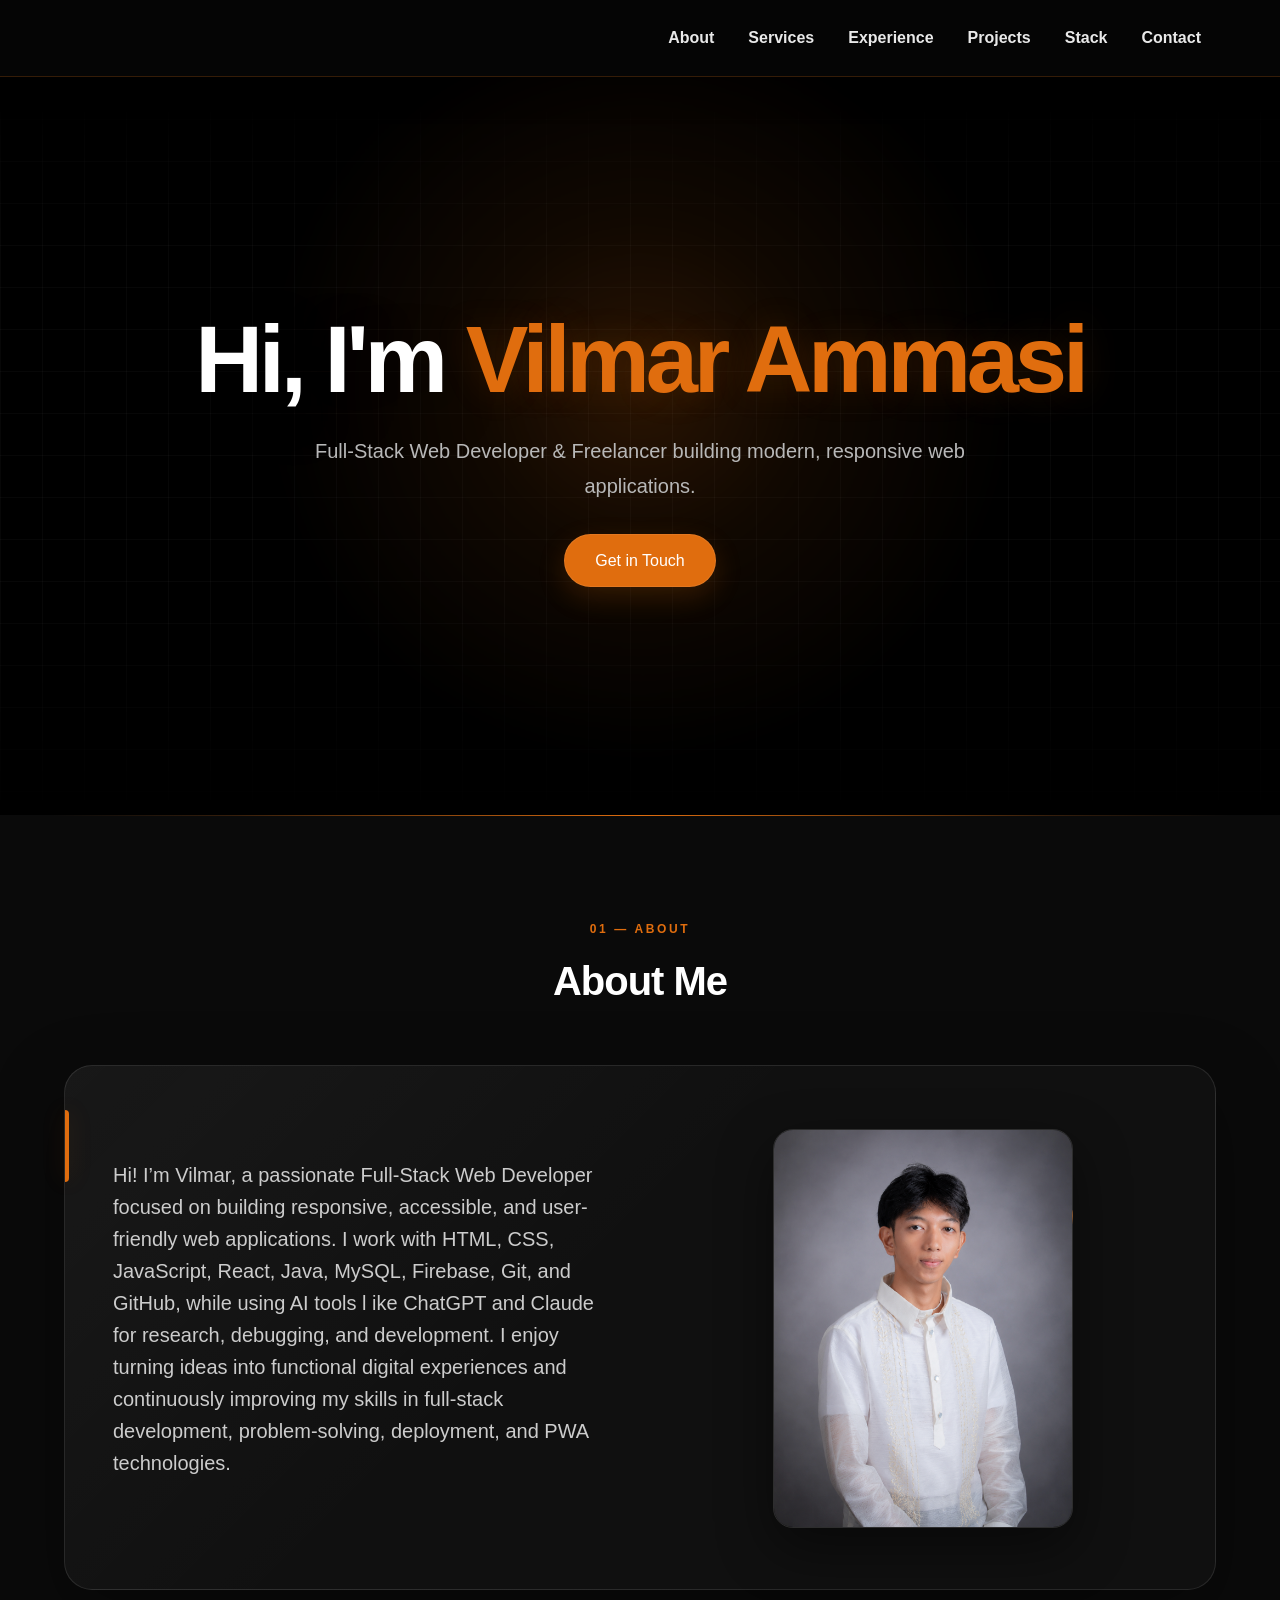
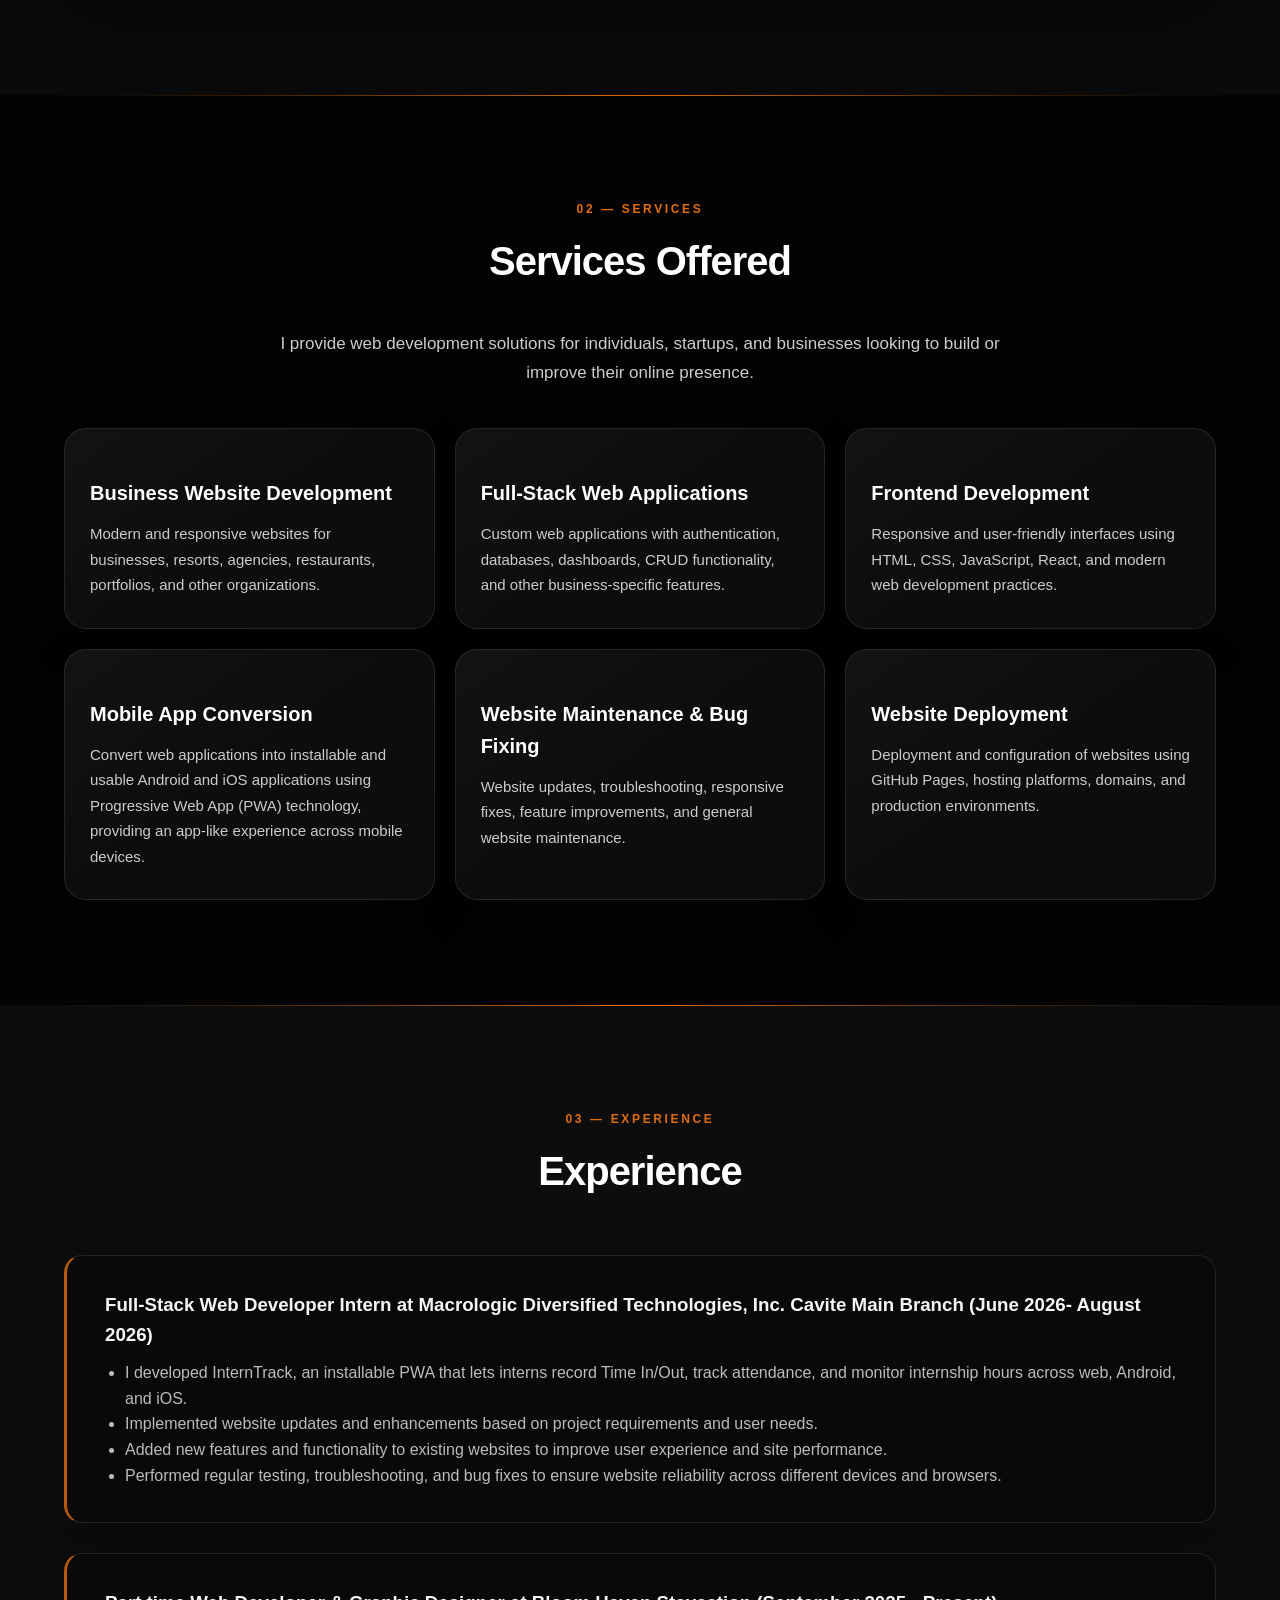
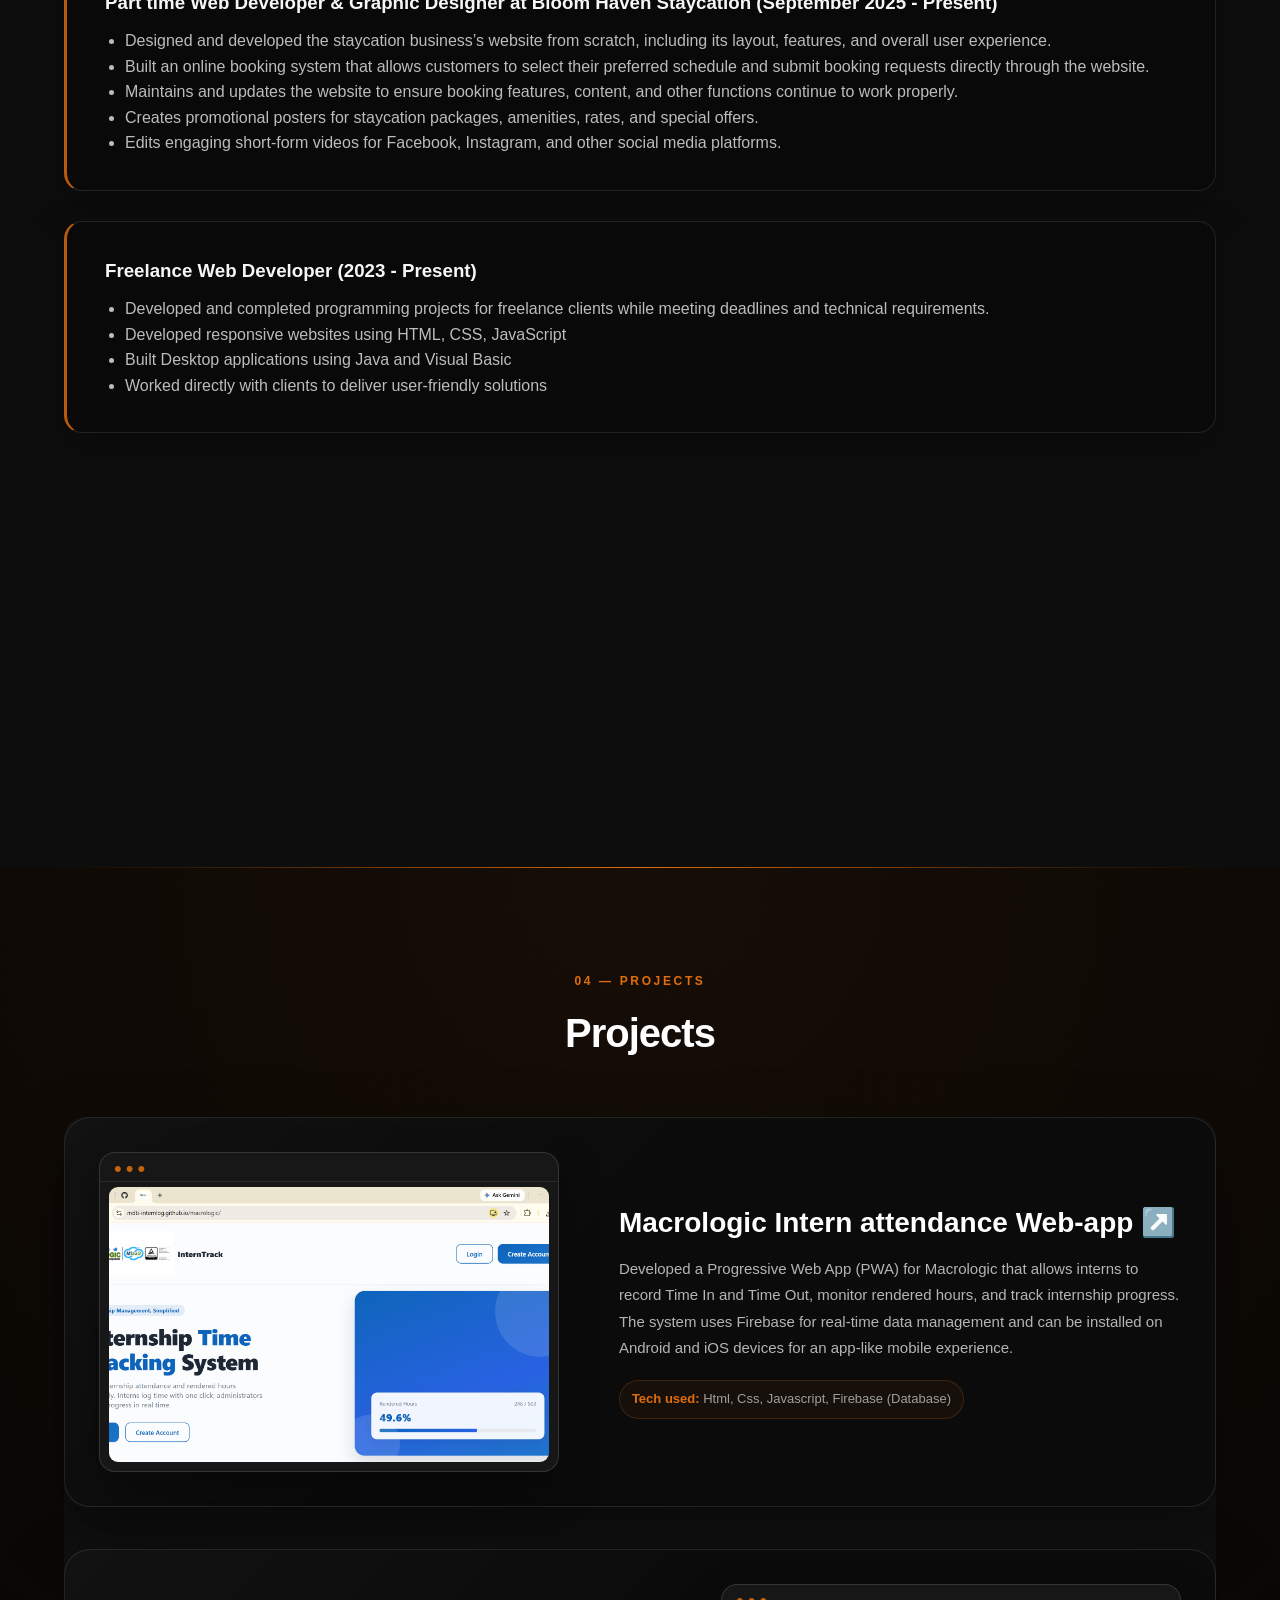
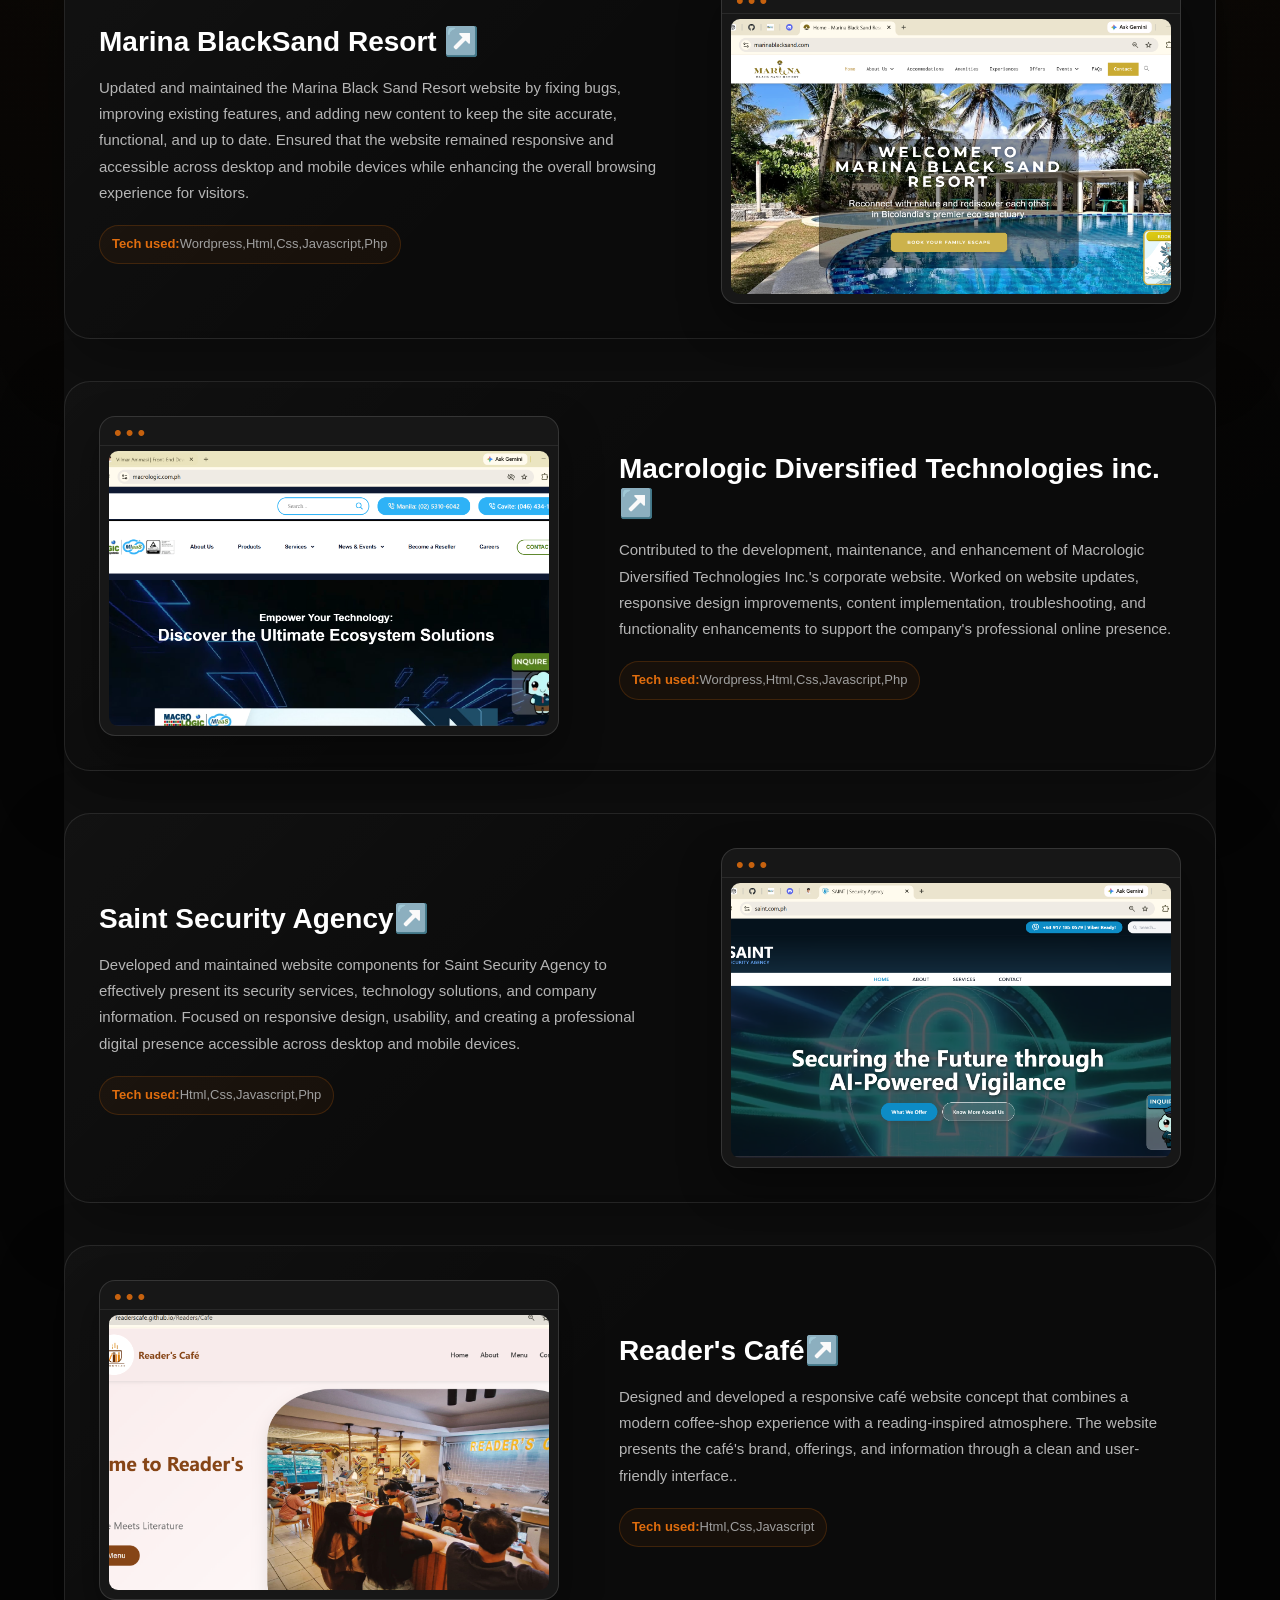
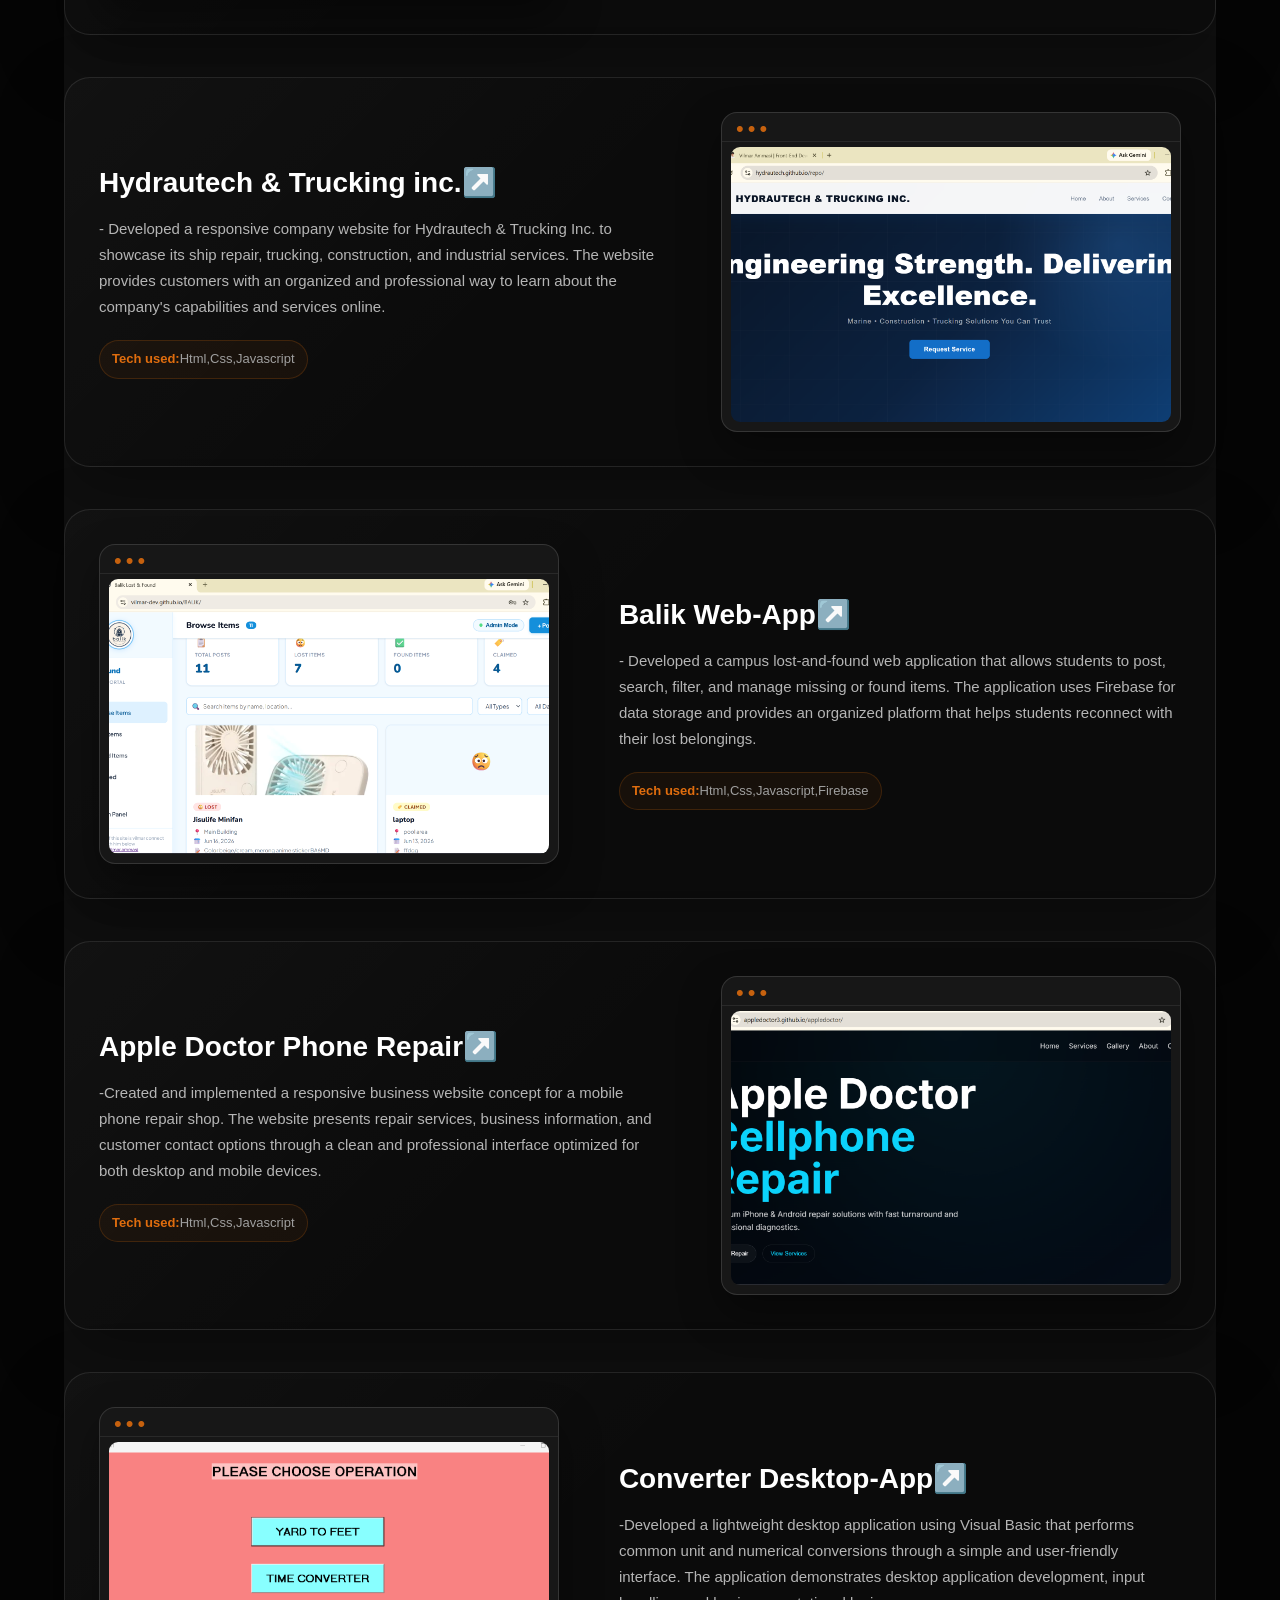
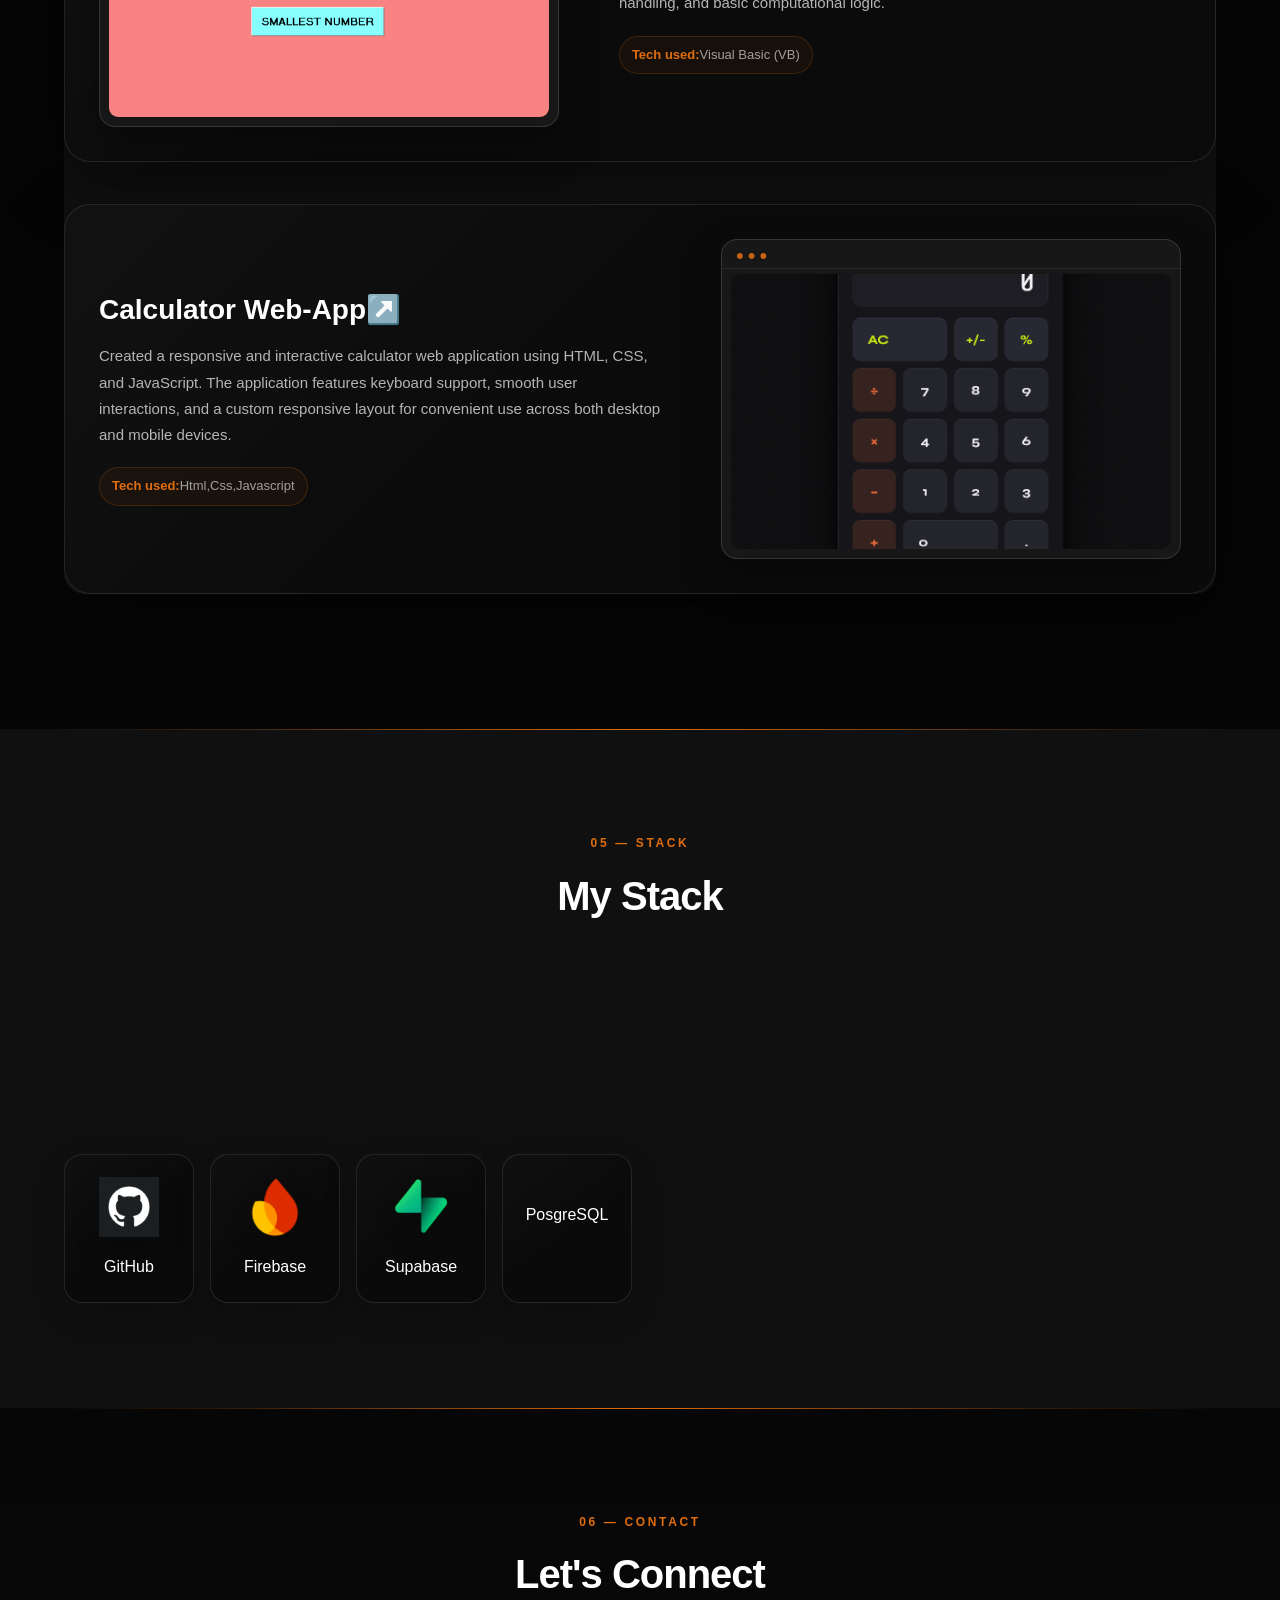
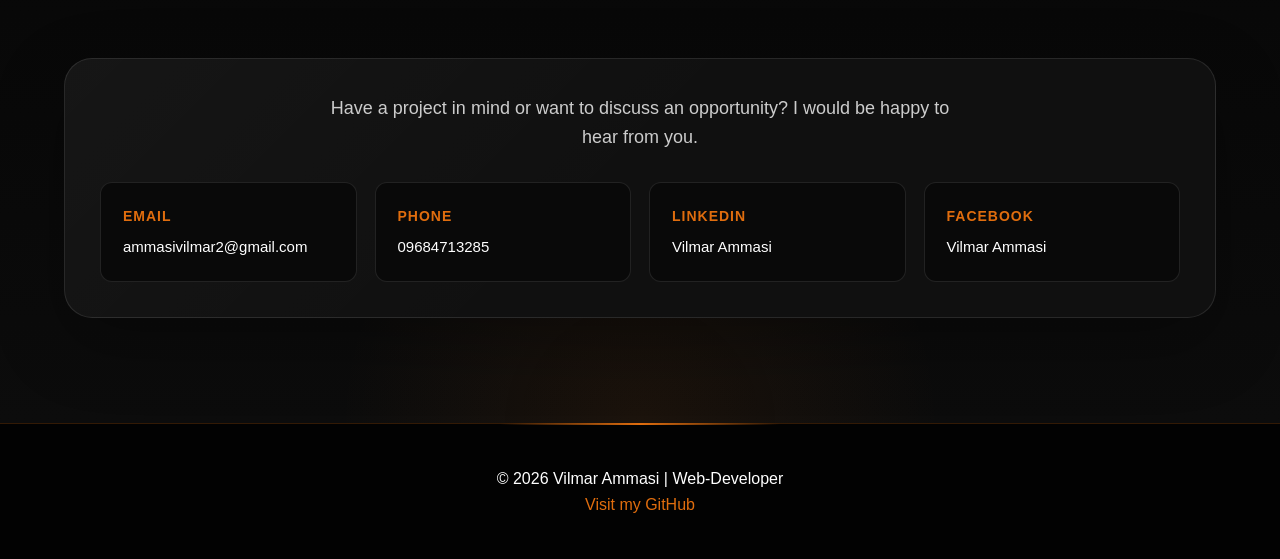
==== commit 89c7ba11: "update" ====
--- a/Portfolio-main/index.html
+++ b/Portfolio-main/index.html
@@ -572,7 +572,10 @@
       </div>
 
 
-      
+       <div class="stack-item">
+        <img src="img/posgresql.png" alt="">
+        <p>PosgreSQL</p>
+      </div>
 
     </div>
   </div>
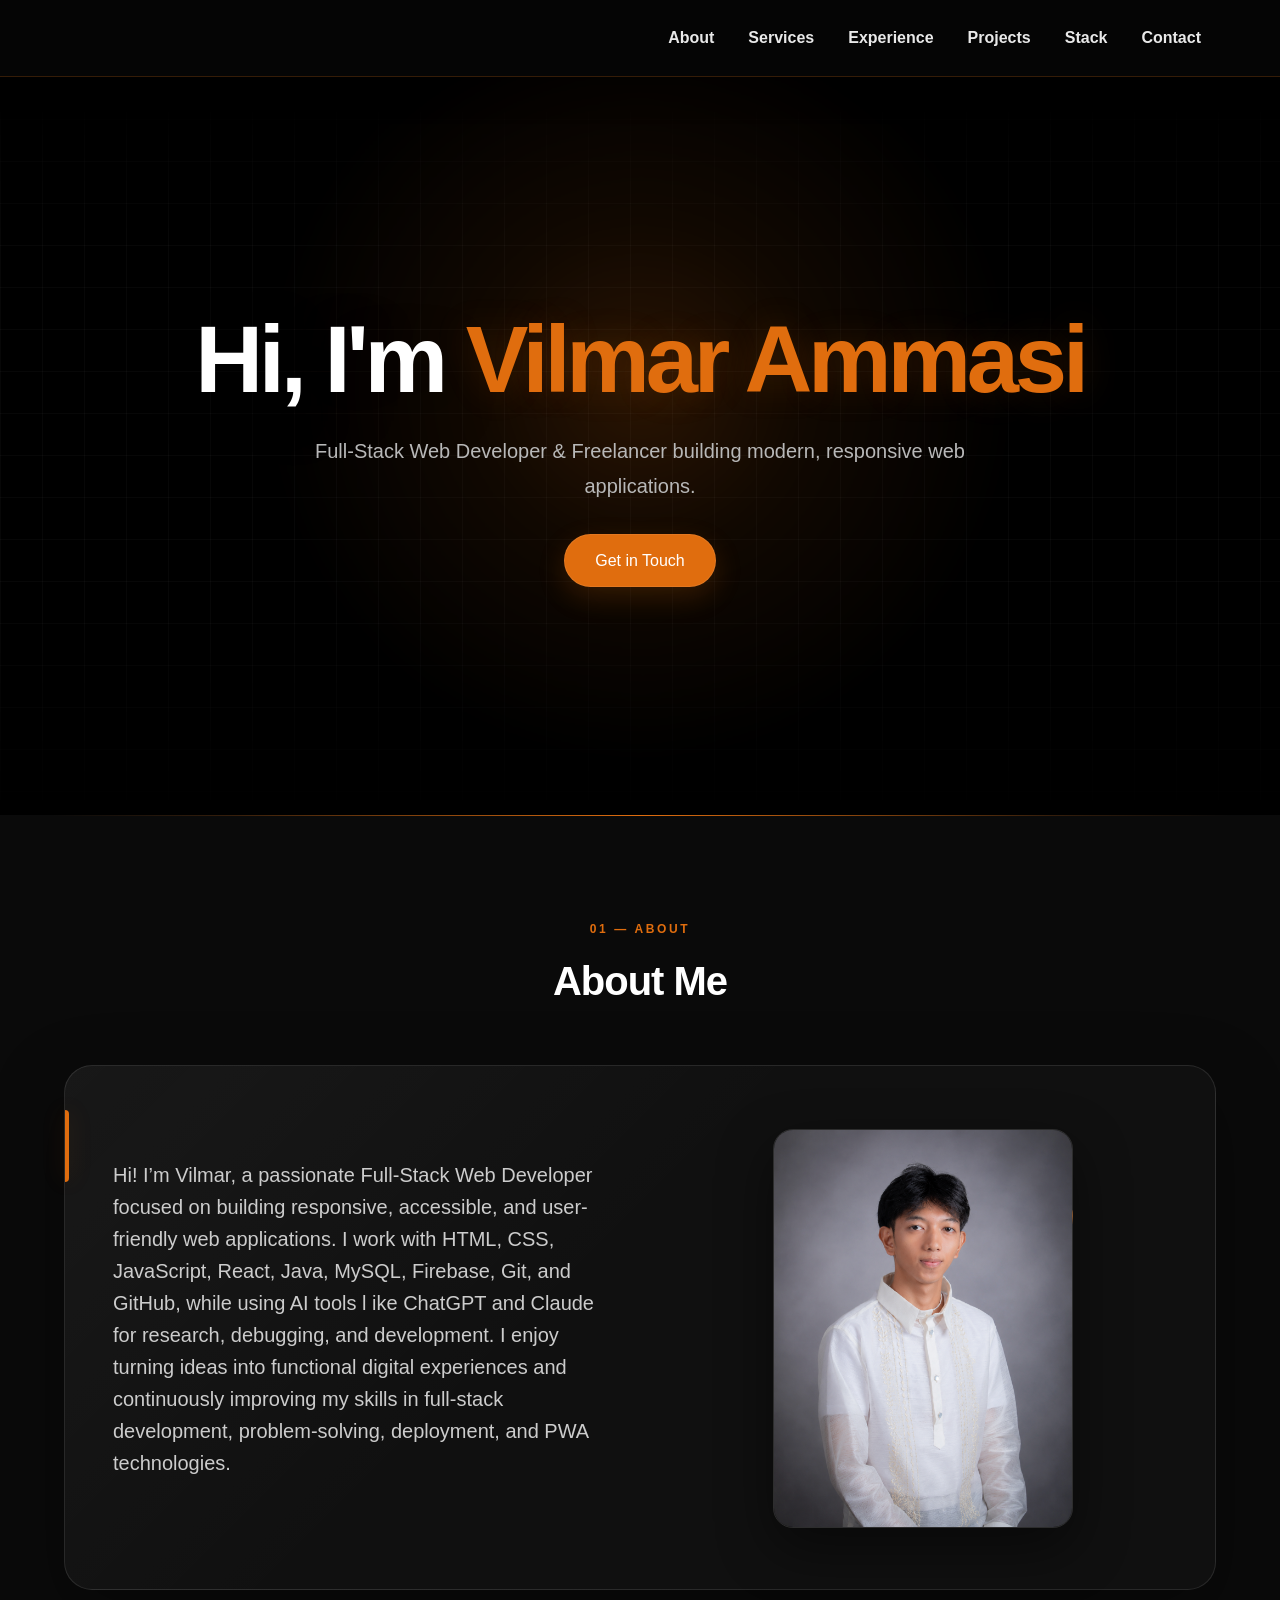
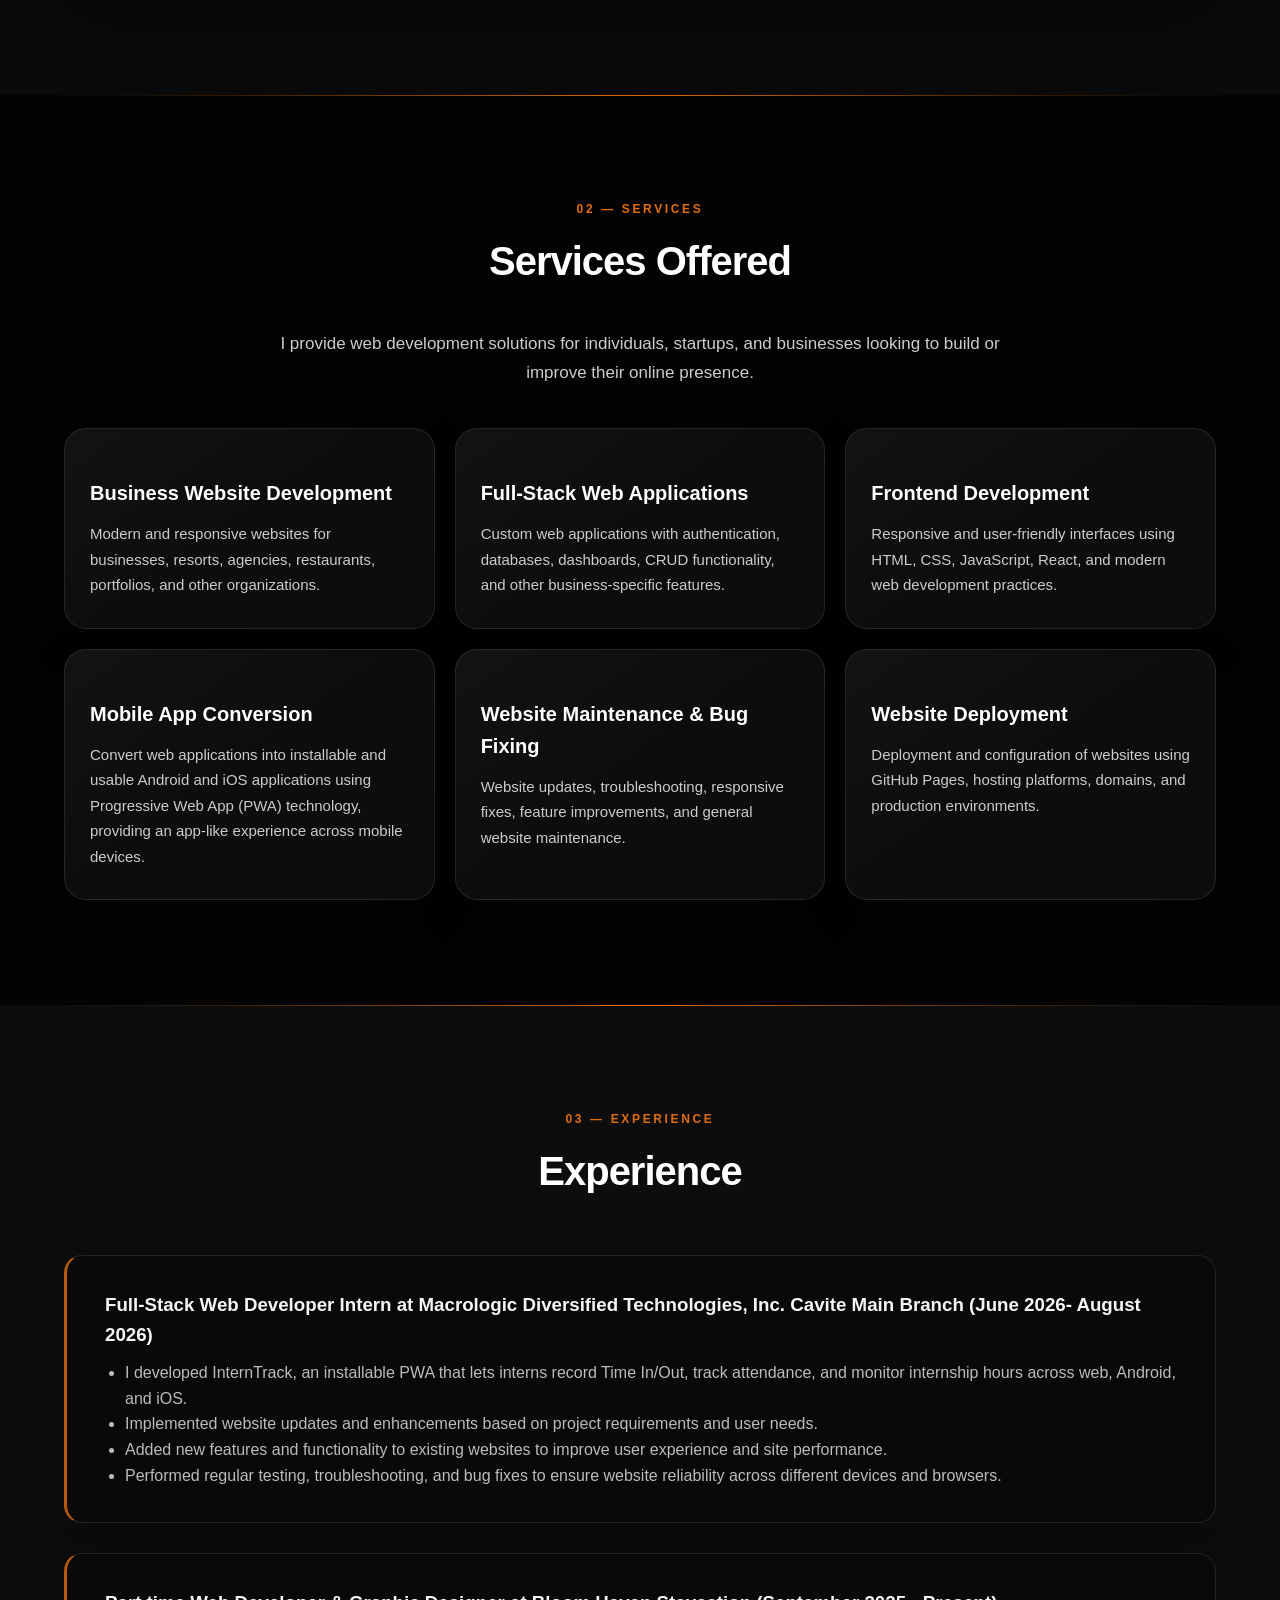
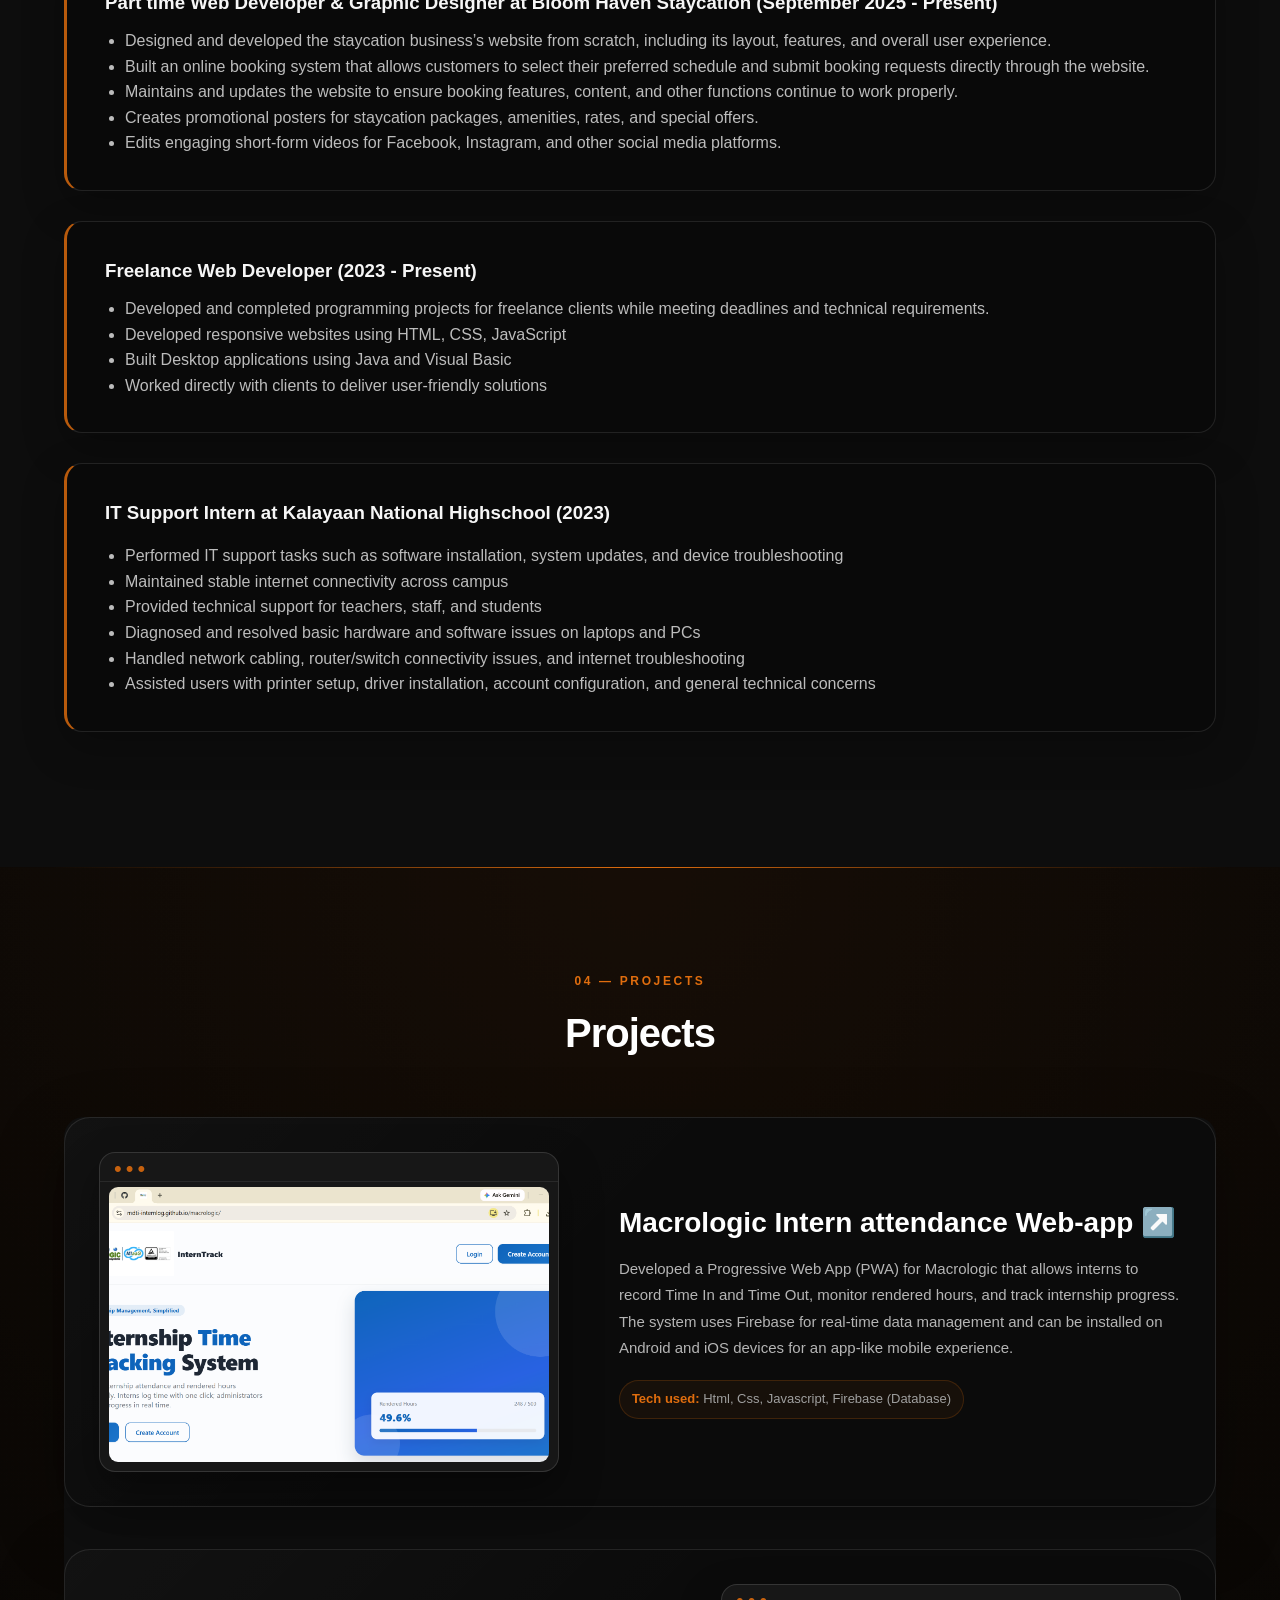
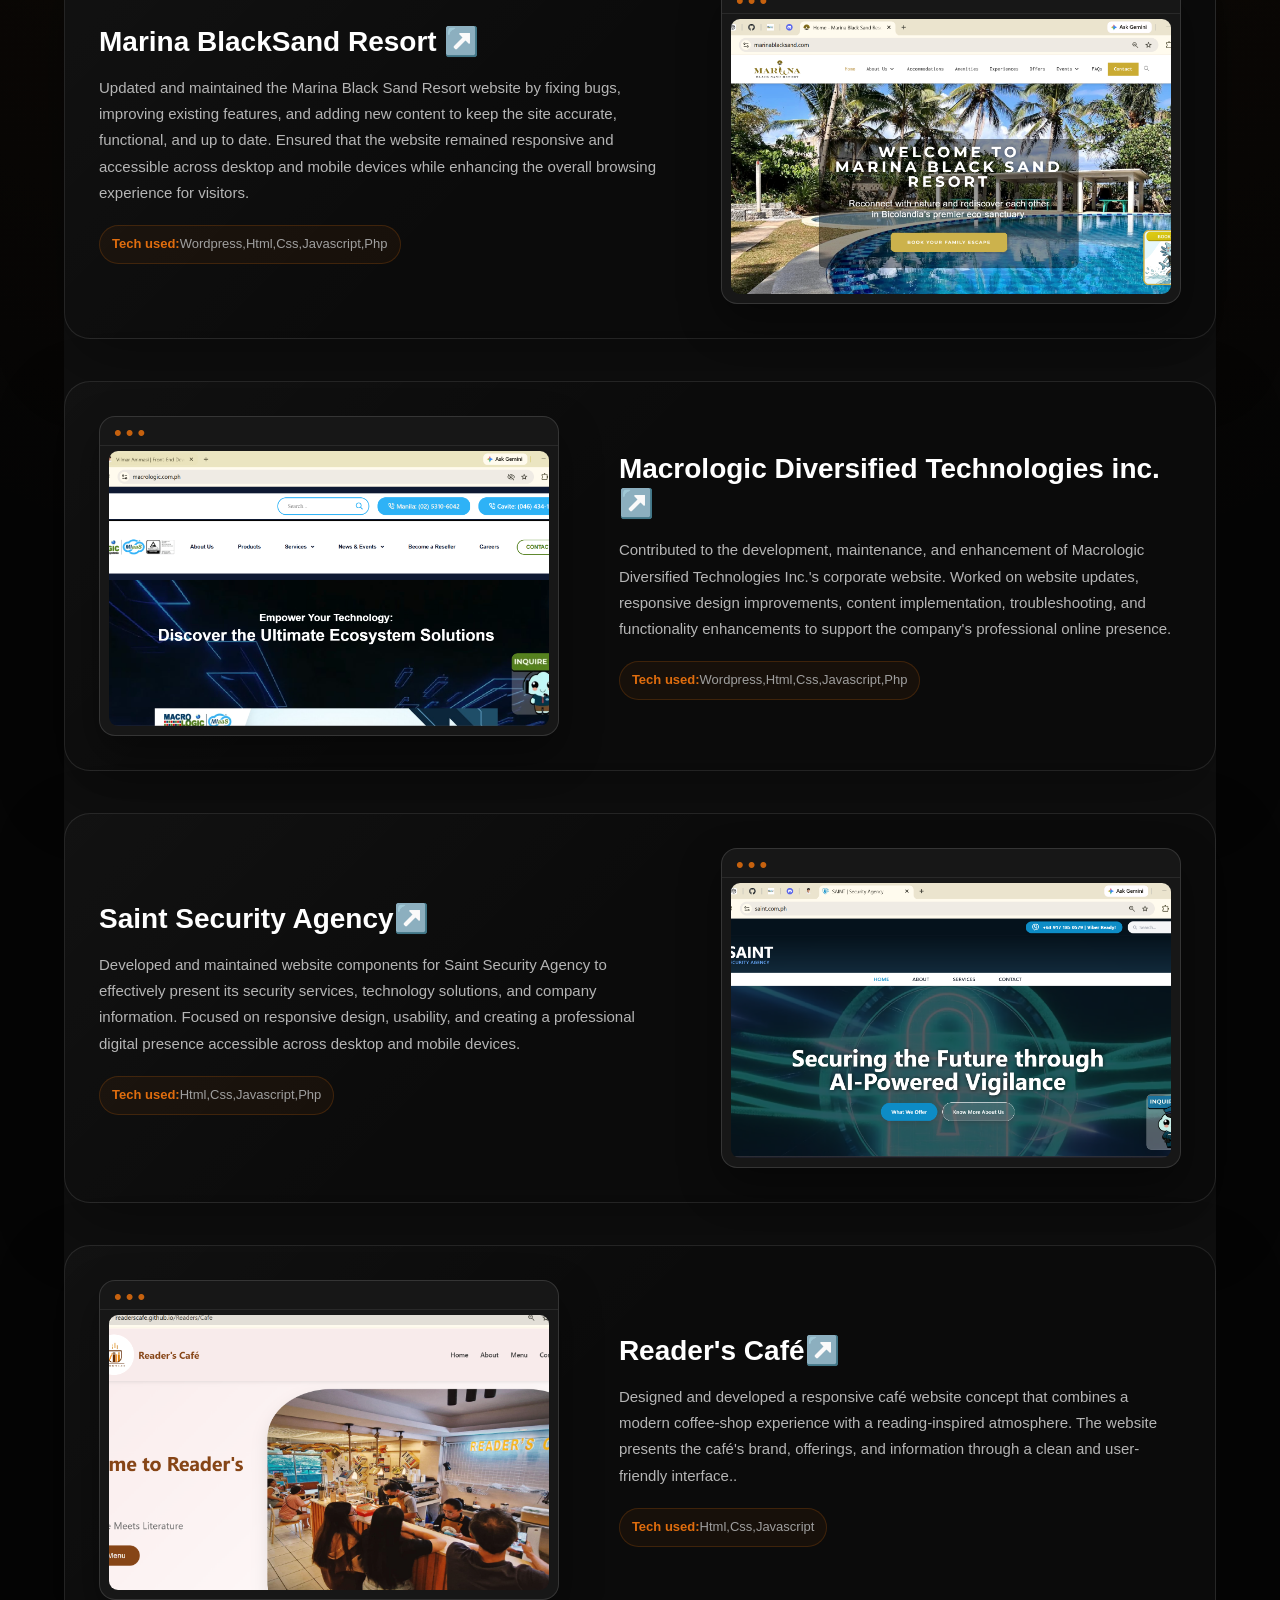
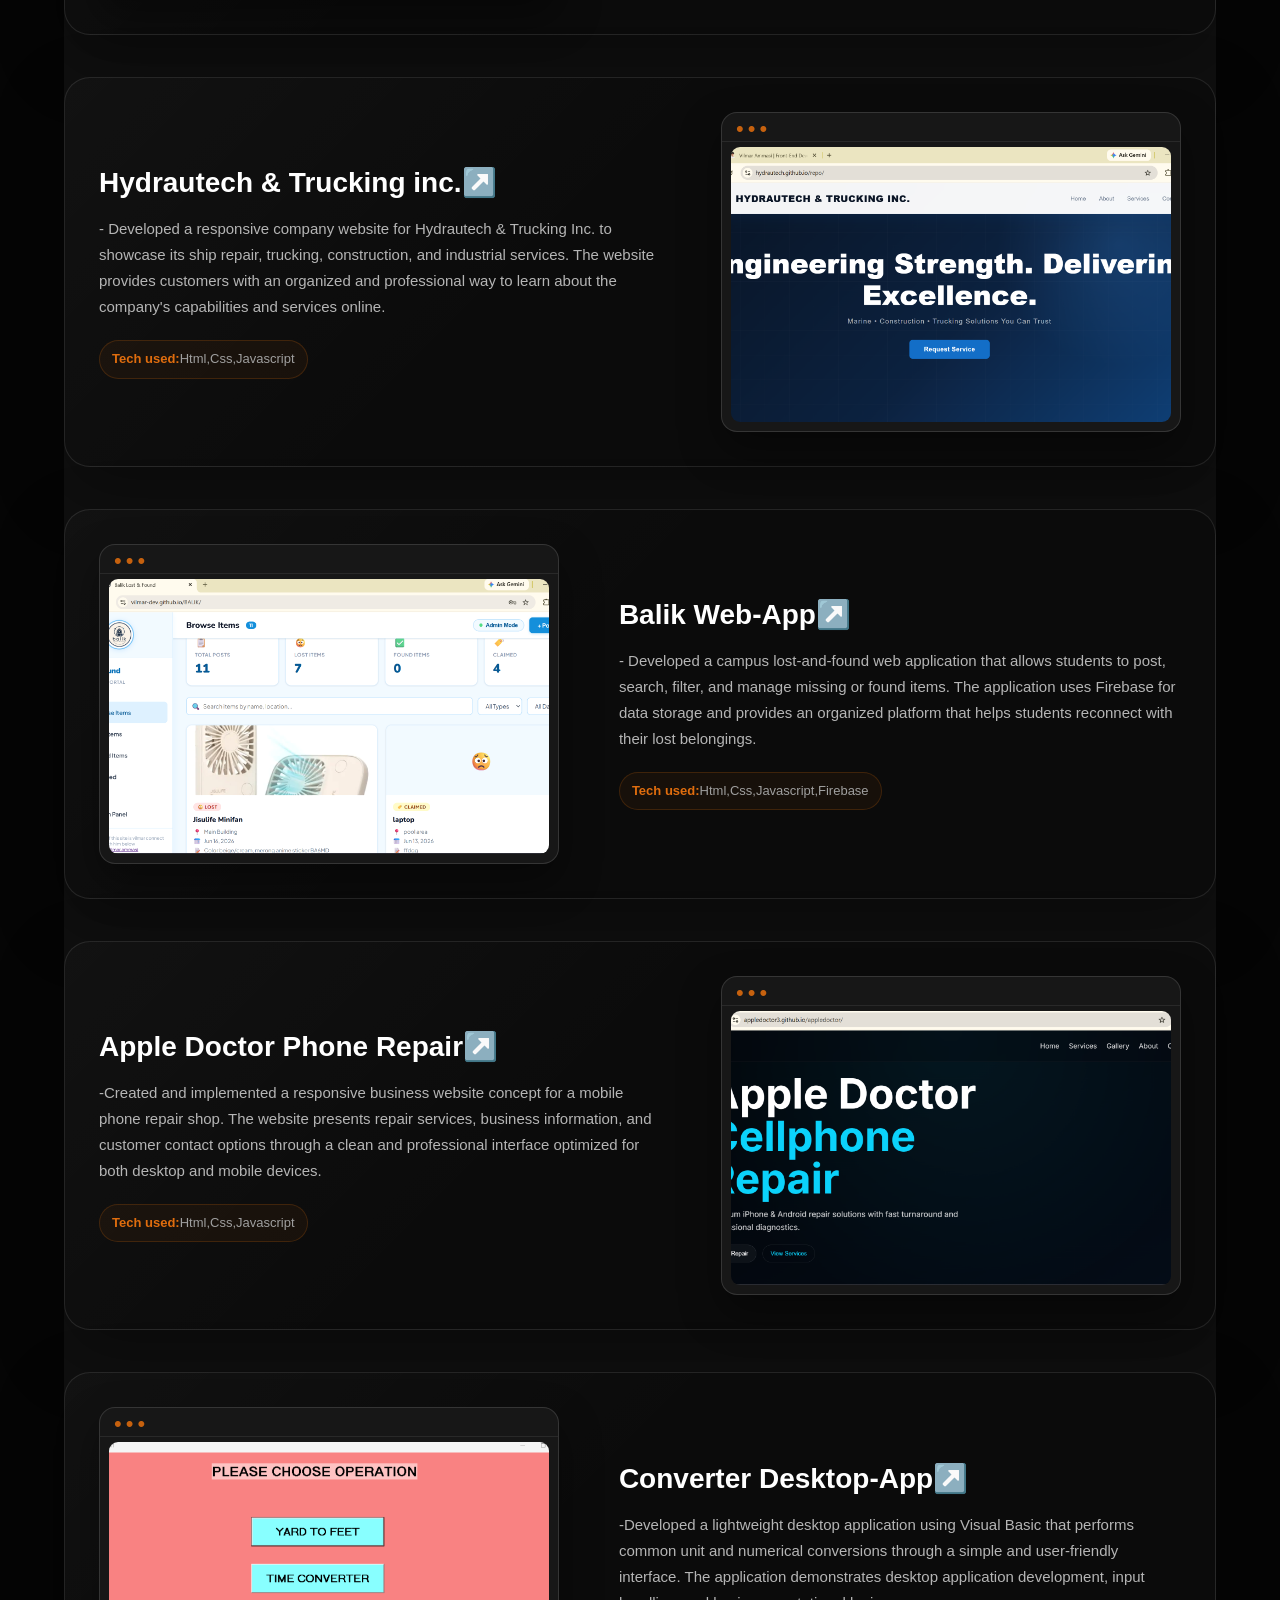
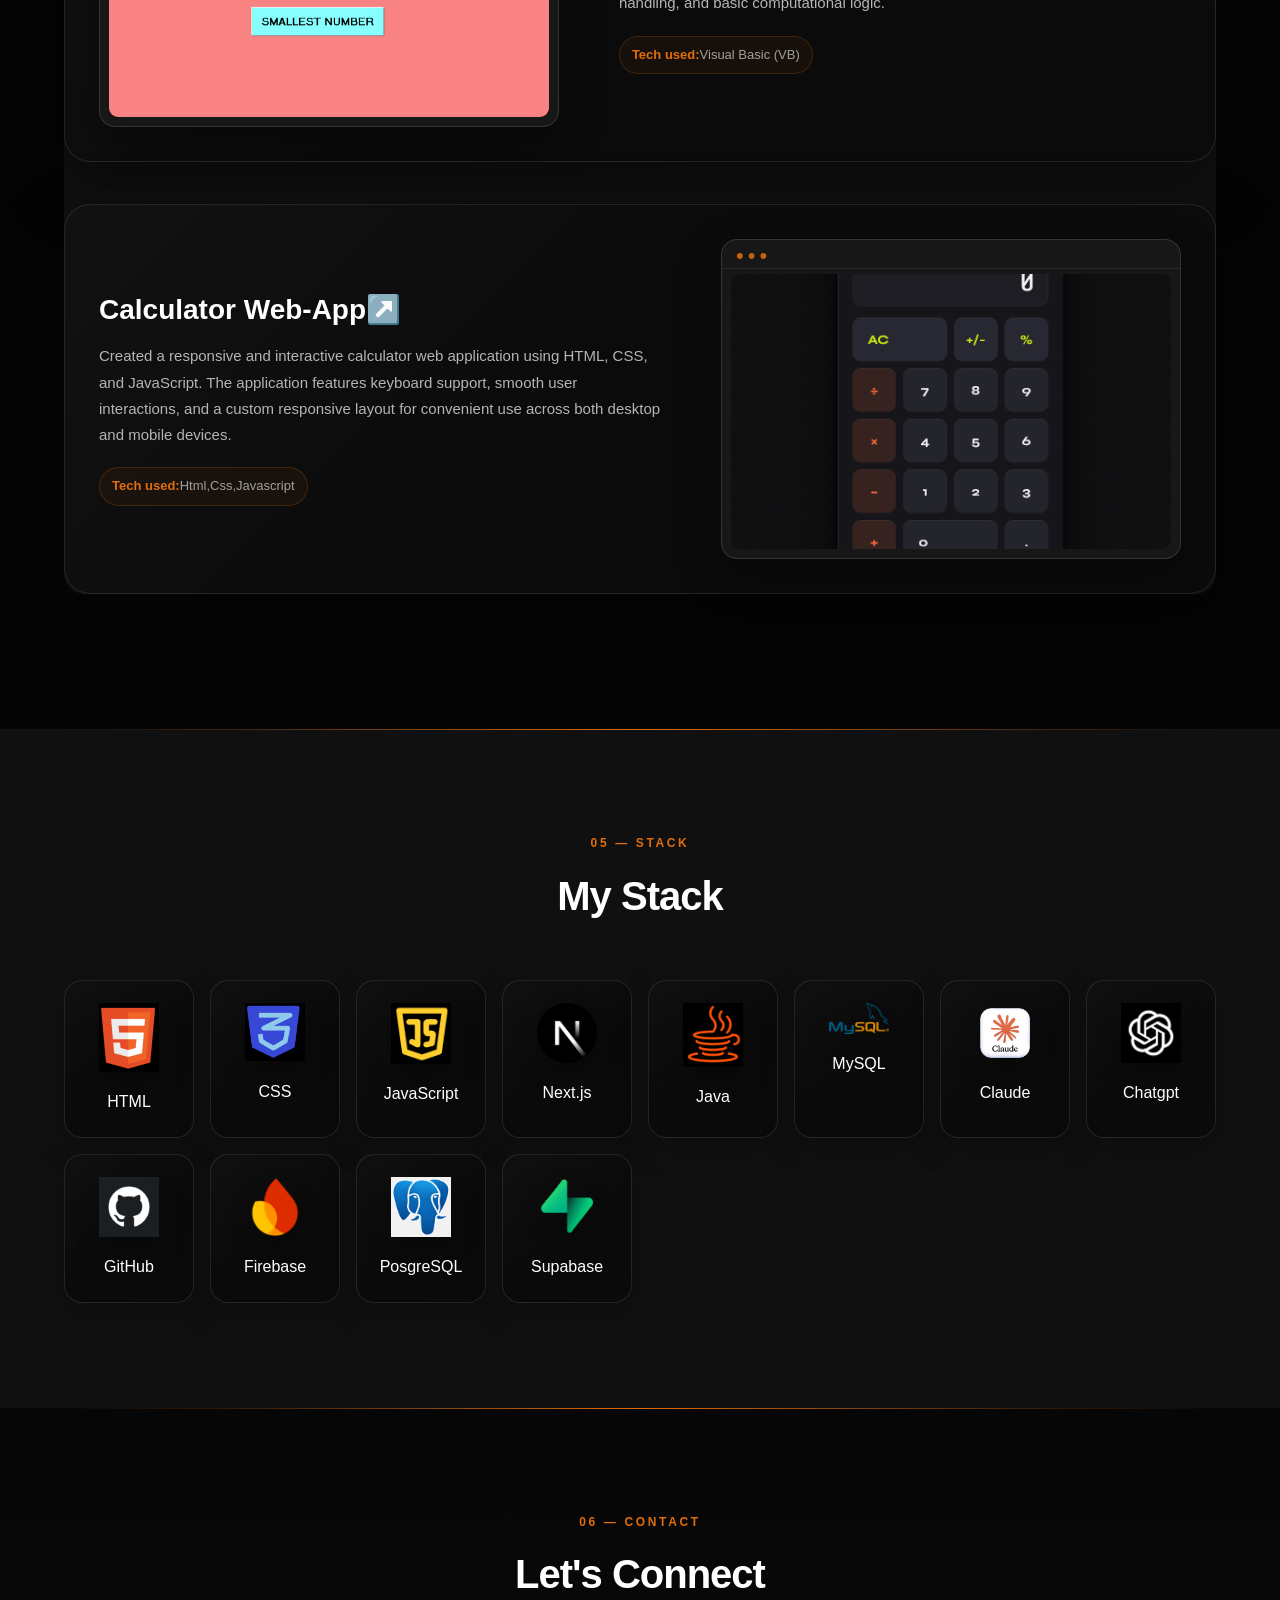
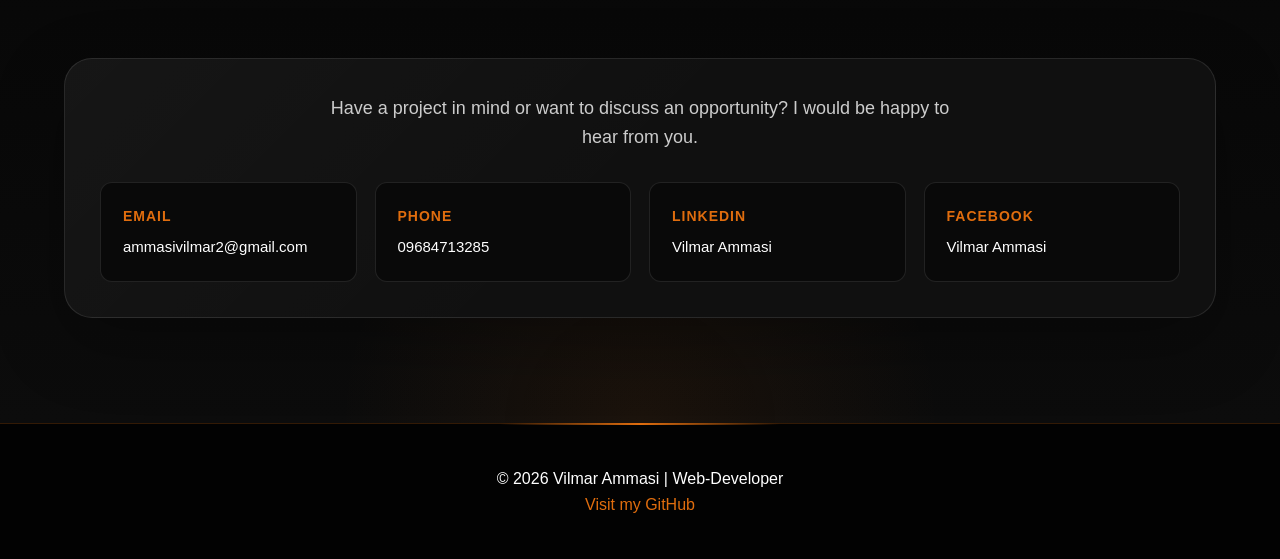
==== commit 9e366a90: "Update index.html" ====
--- a/Portfolio-main/index.html
+++ b/Portfolio-main/index.html
@@ -566,15 +566,17 @@
         <p>Firebase</p>
       </div>
 
-      <div class="stack-item">
+      
+
+
+       <div class="stack-item">
+        <img src="img/posgres.png" alt="">
+        <p>PosgreSQL</p>
+      </div>
+
+       <div class="stack-item">
         <img src="img/supabaselogo.png" alt="">
         <p>Supabase</p>
-      </div>
-
-
-       <div class="stack-item">
-        <img src="img/posgresql.png" alt="">
-        <p>PosgreSQL</p>
       </div>
 
     </div>
@@ -690,4 +692,4 @@
 
   </script>
 </body>
-</html>+</html>
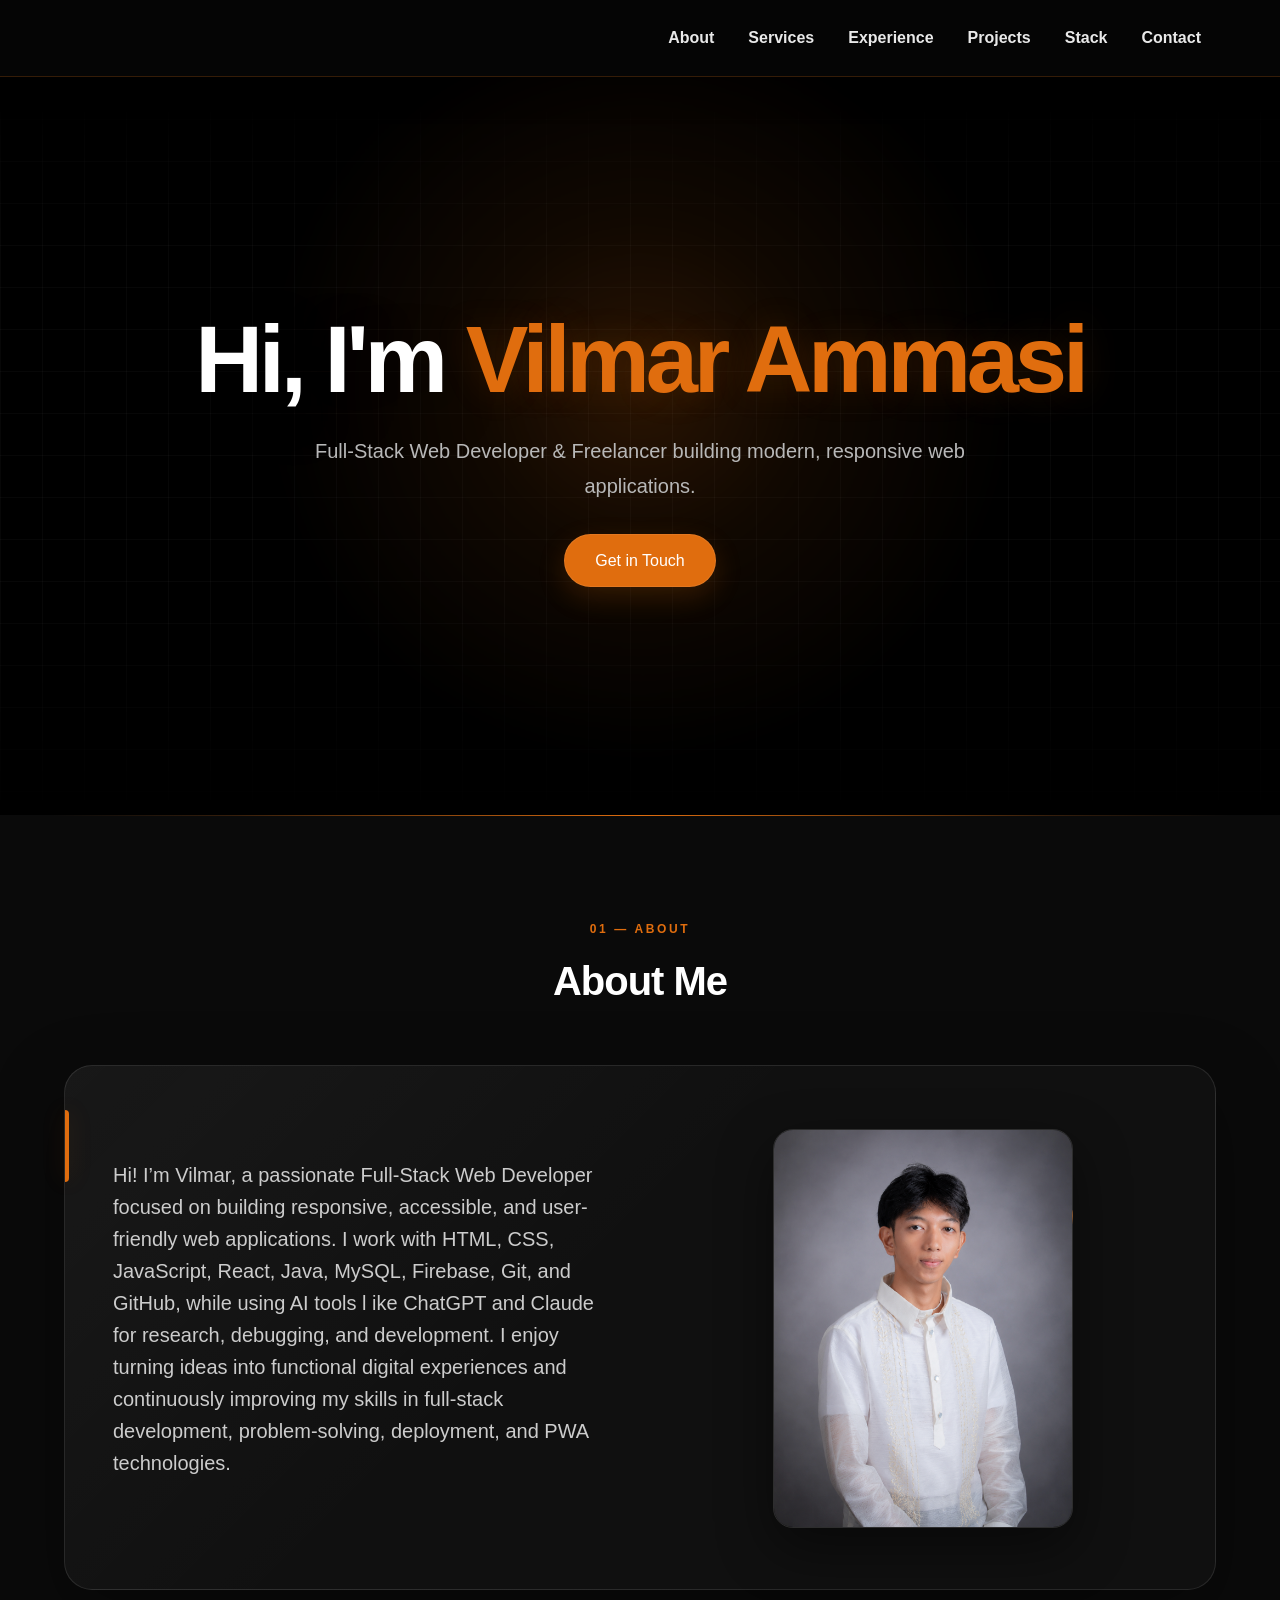
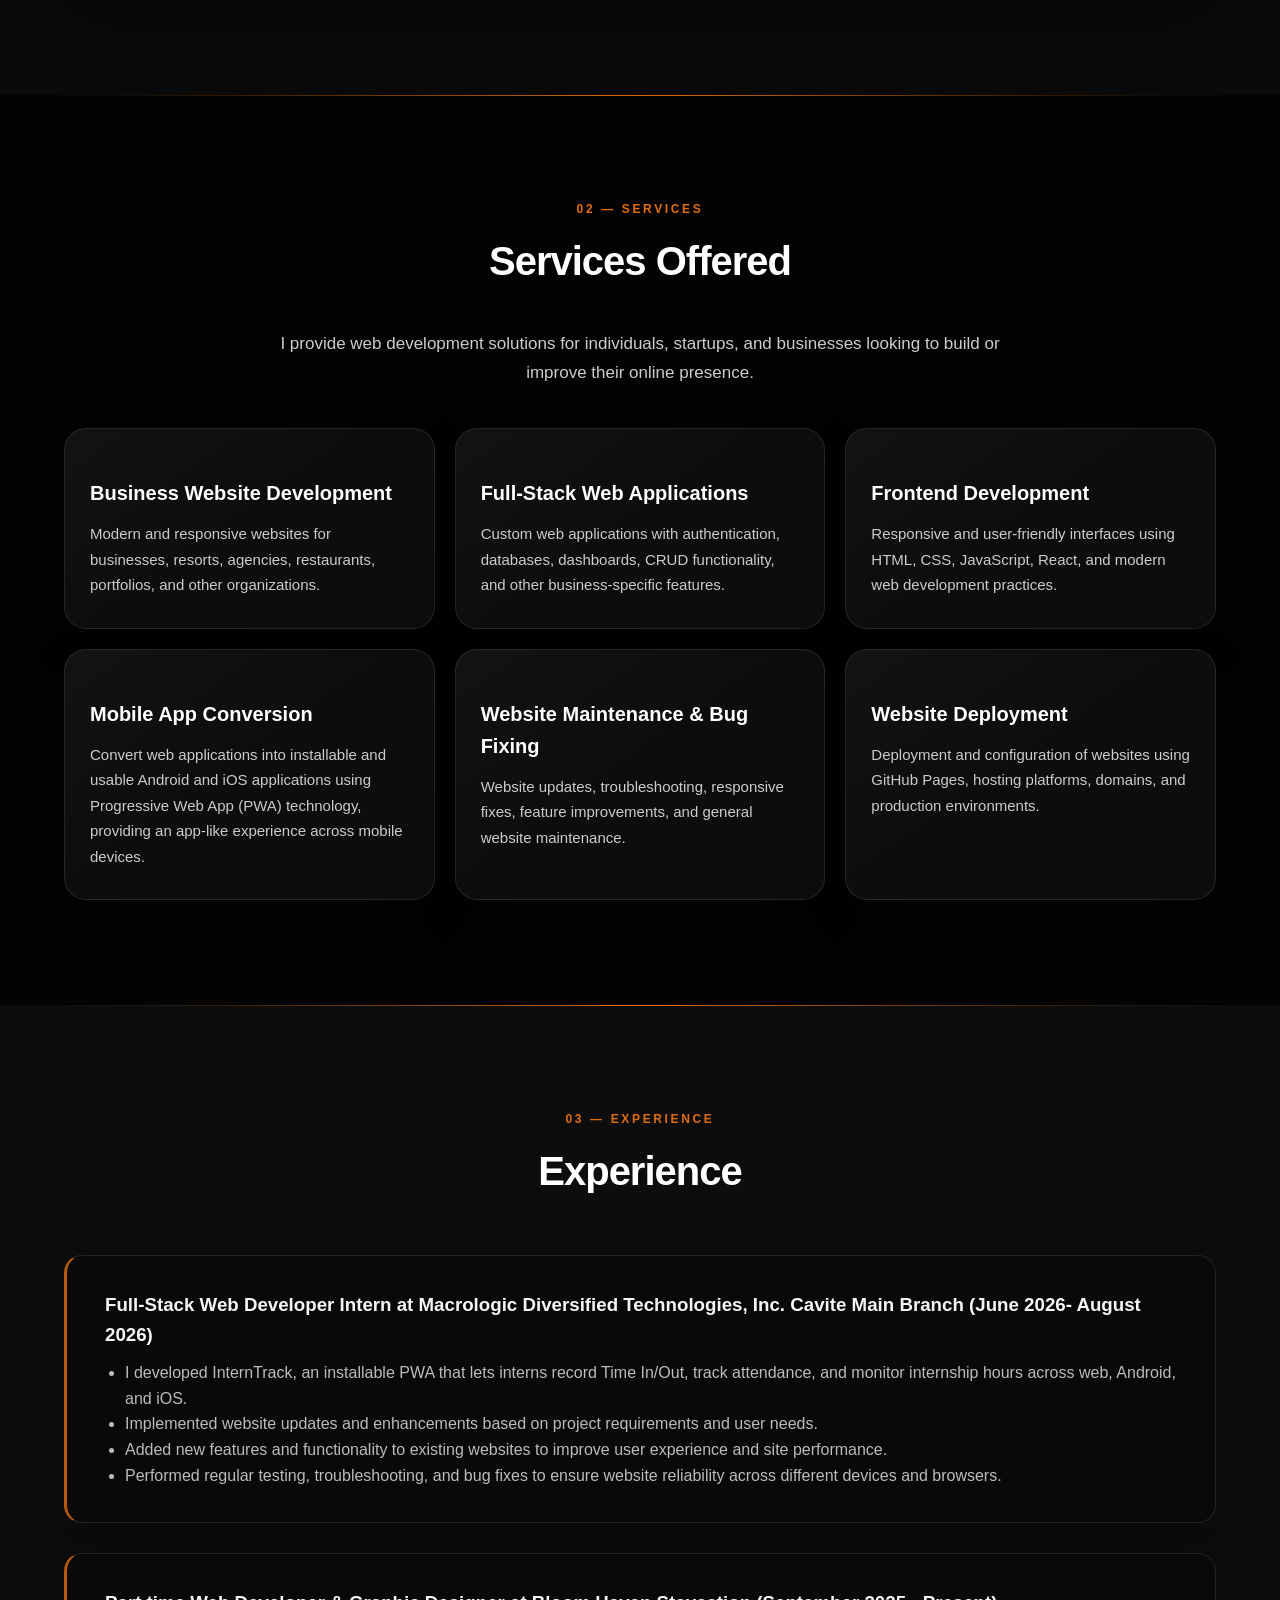
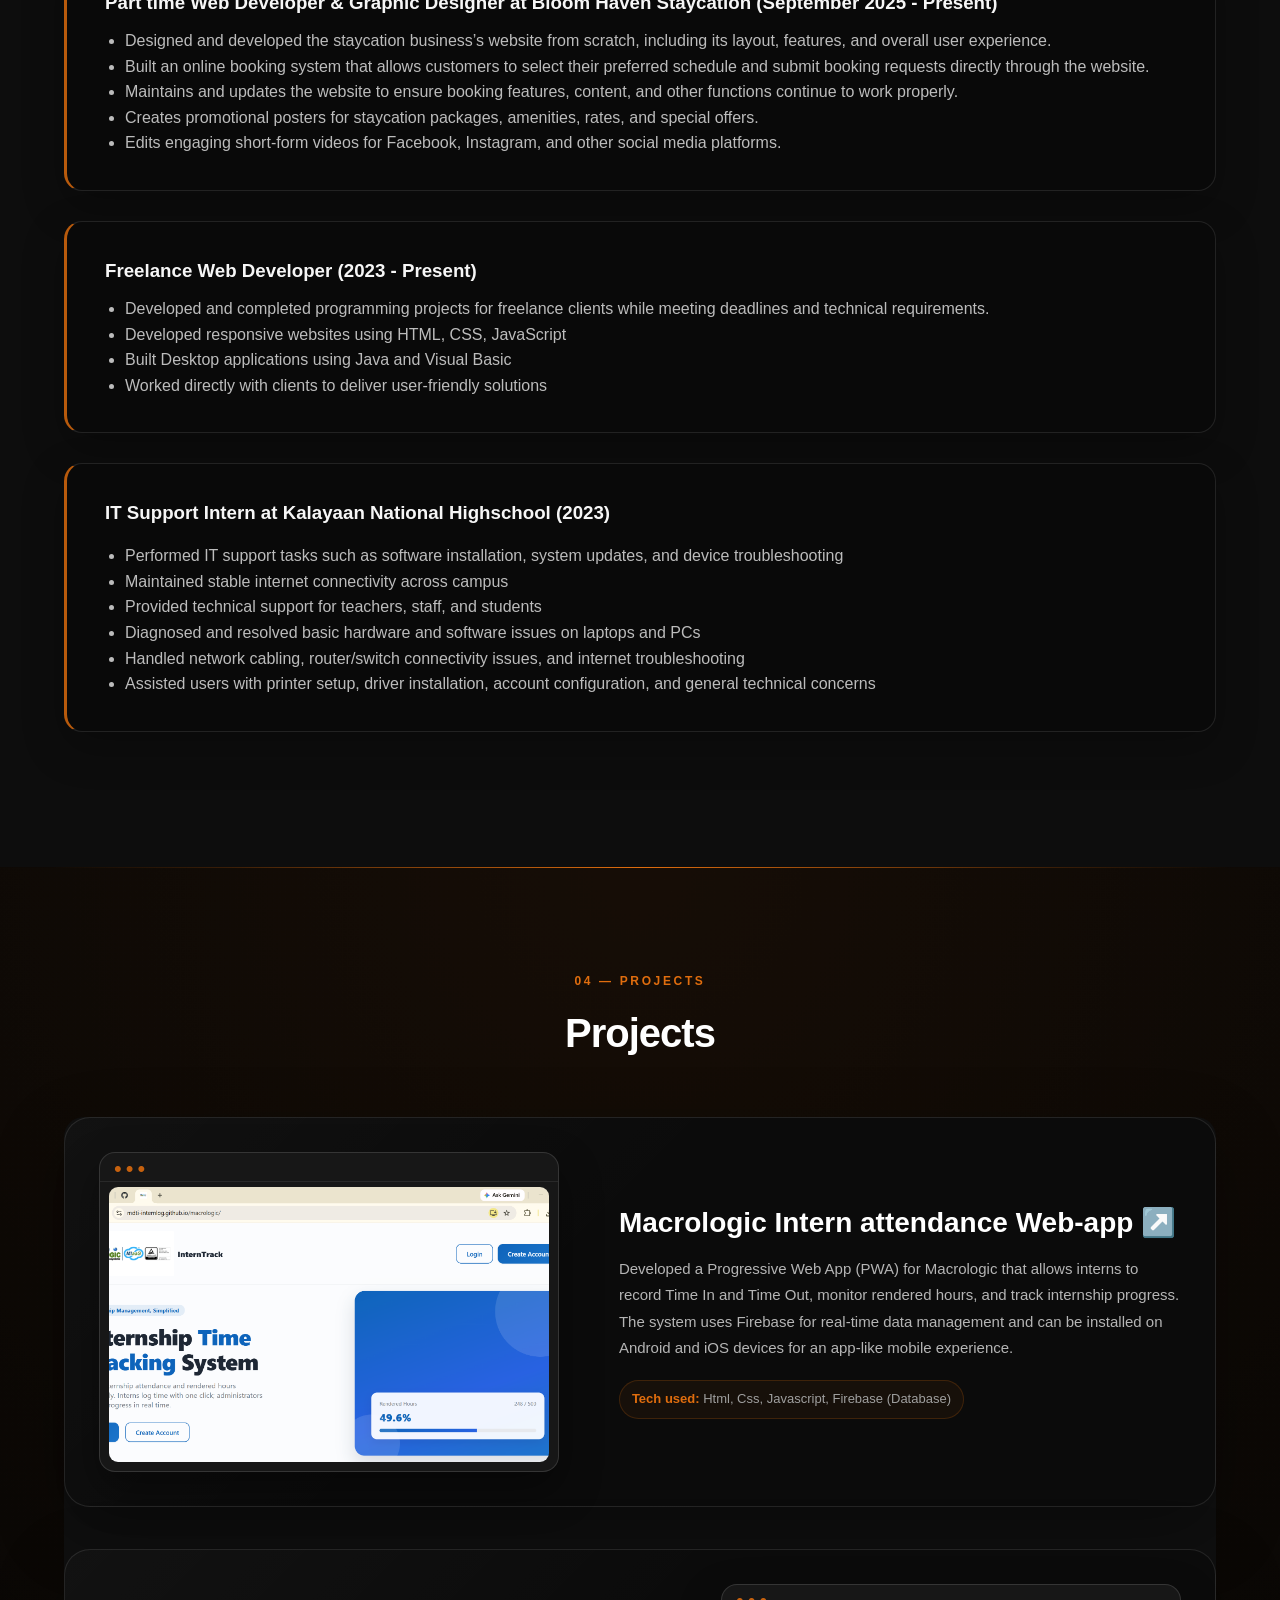
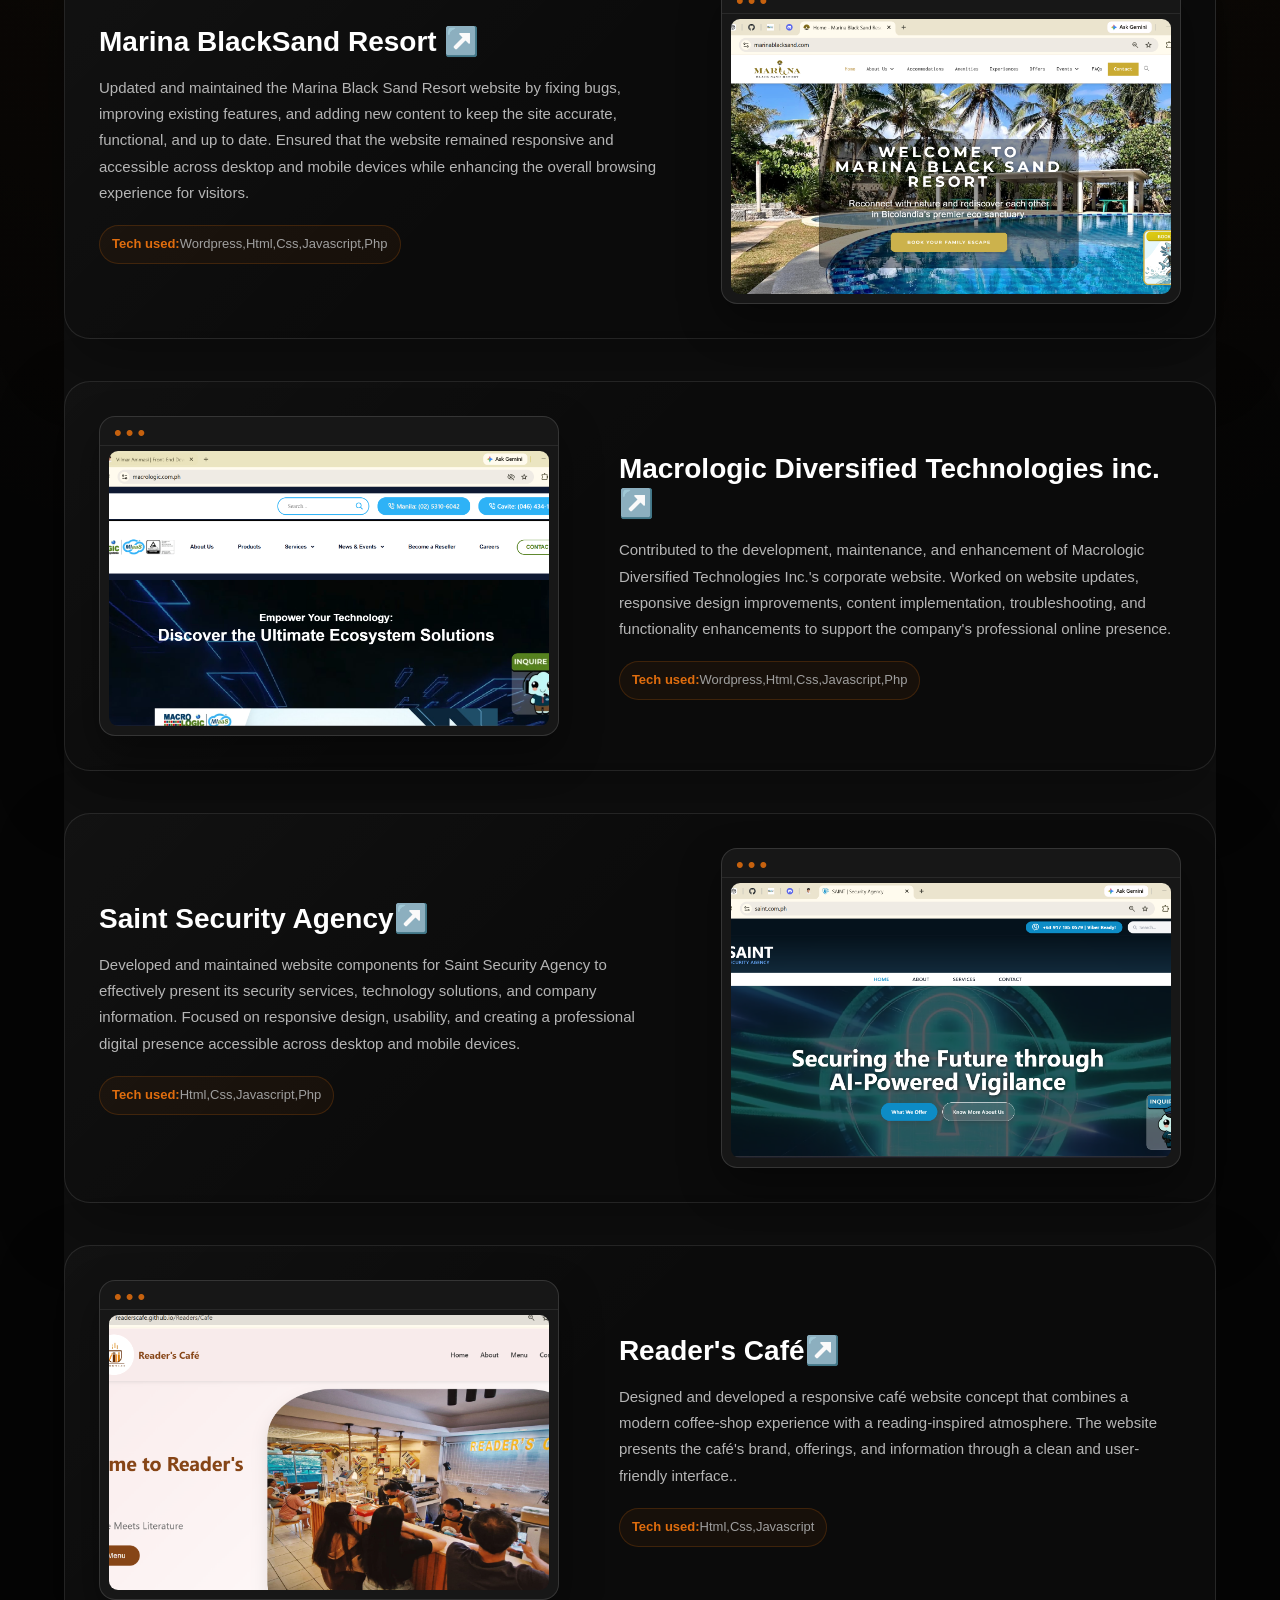
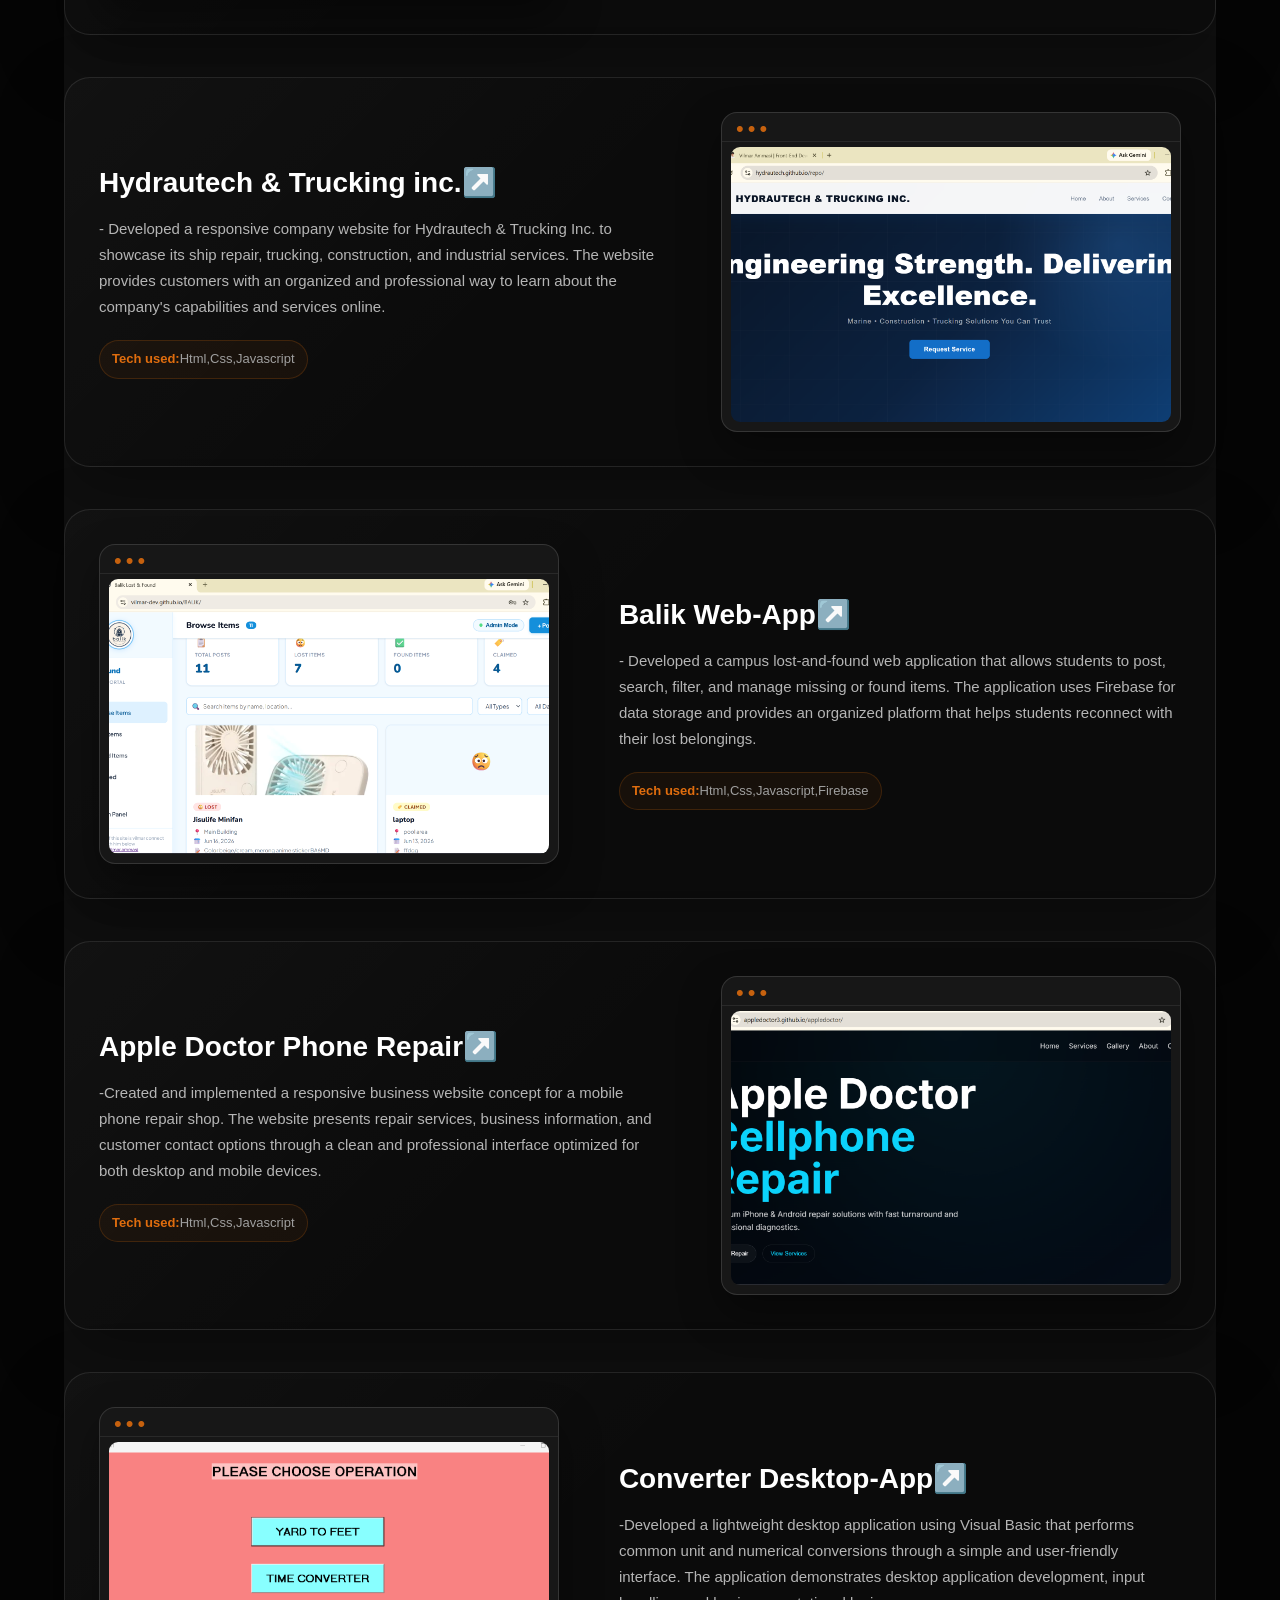
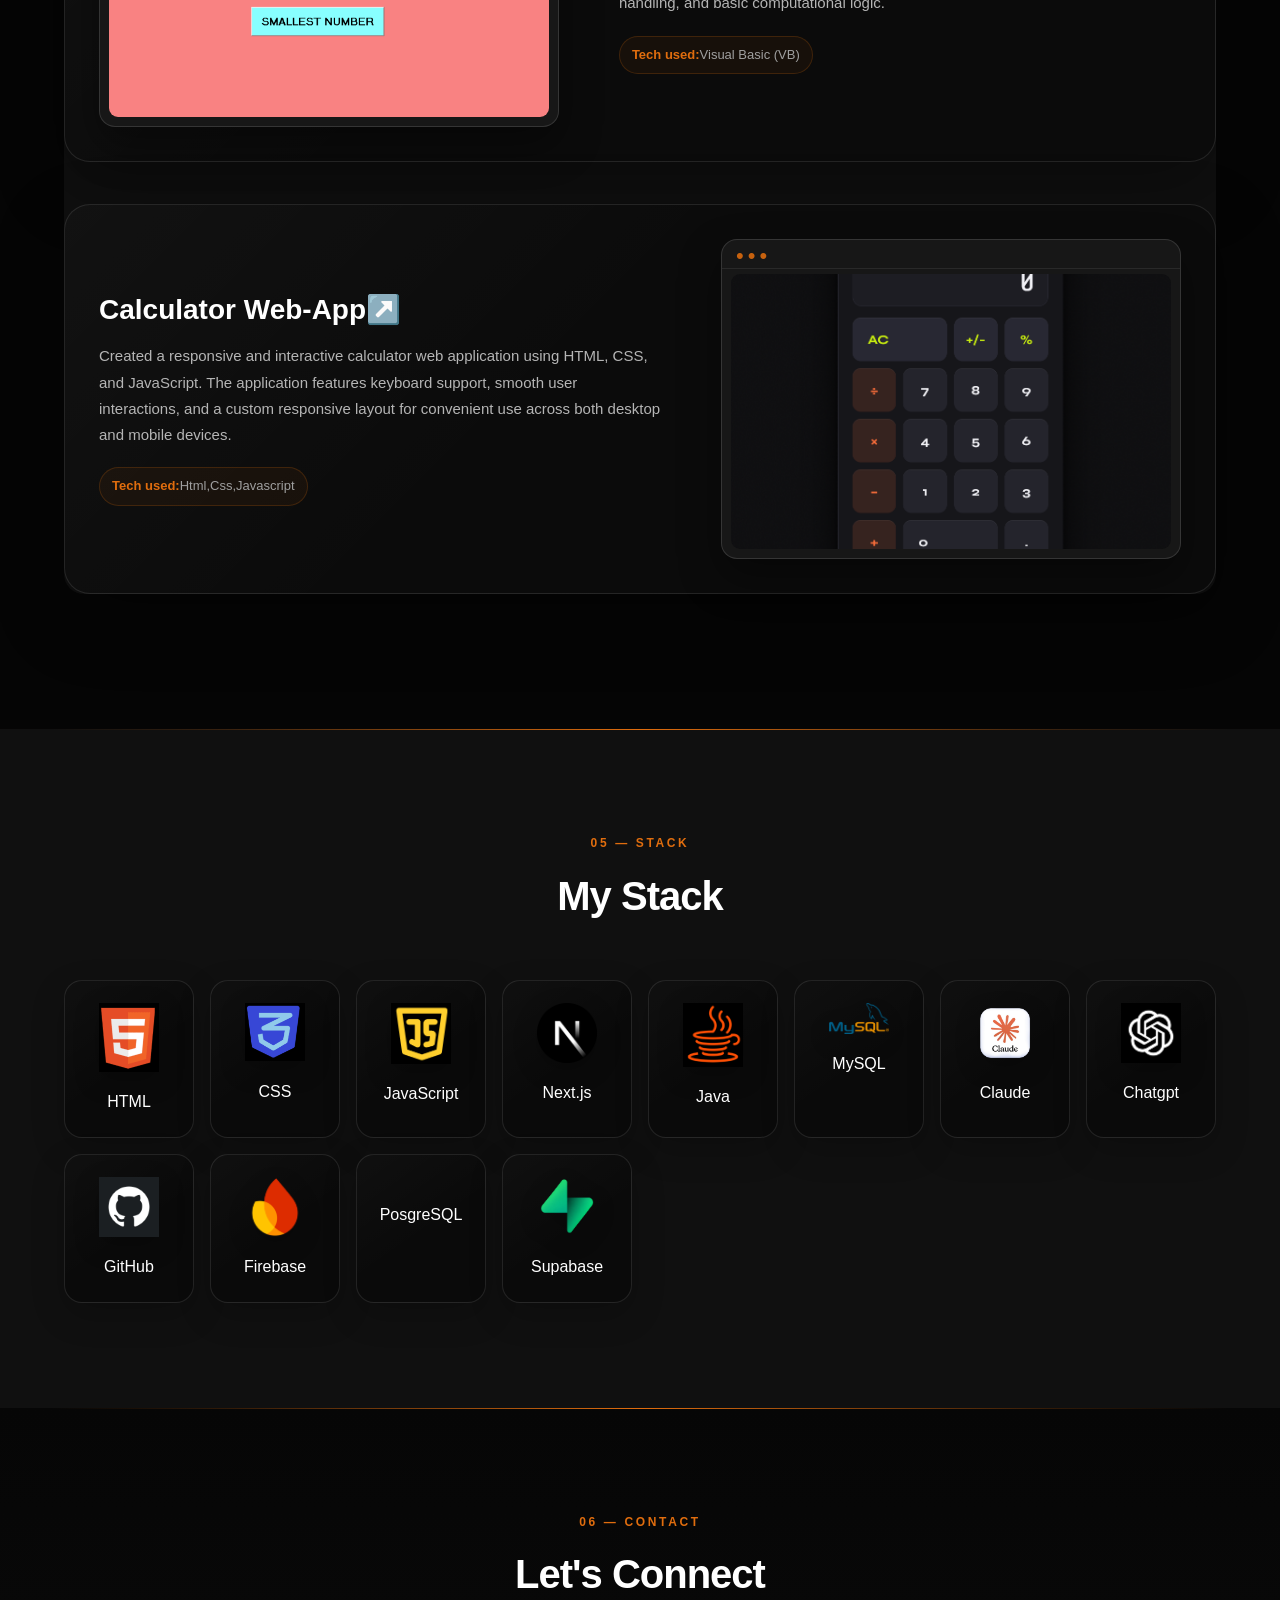
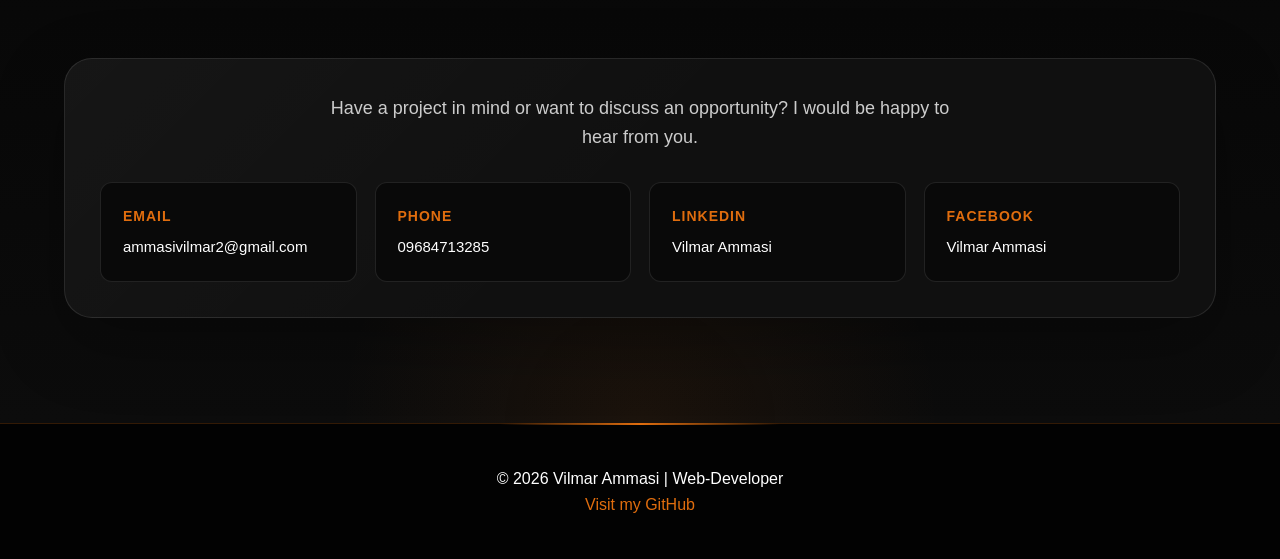
==== commit 30e40e4c: "Update index.html" ====
--- a/Portfolio-main/index.html
+++ b/Portfolio-main/index.html
@@ -570,7 +570,7 @@
 
 
        <div class="stack-item">
-        <img src="img/posgres.png" alt="">
+        <img src="img/posgresql.png" alt="">
         <p>PosgreSQL</p>
       </div>
 
